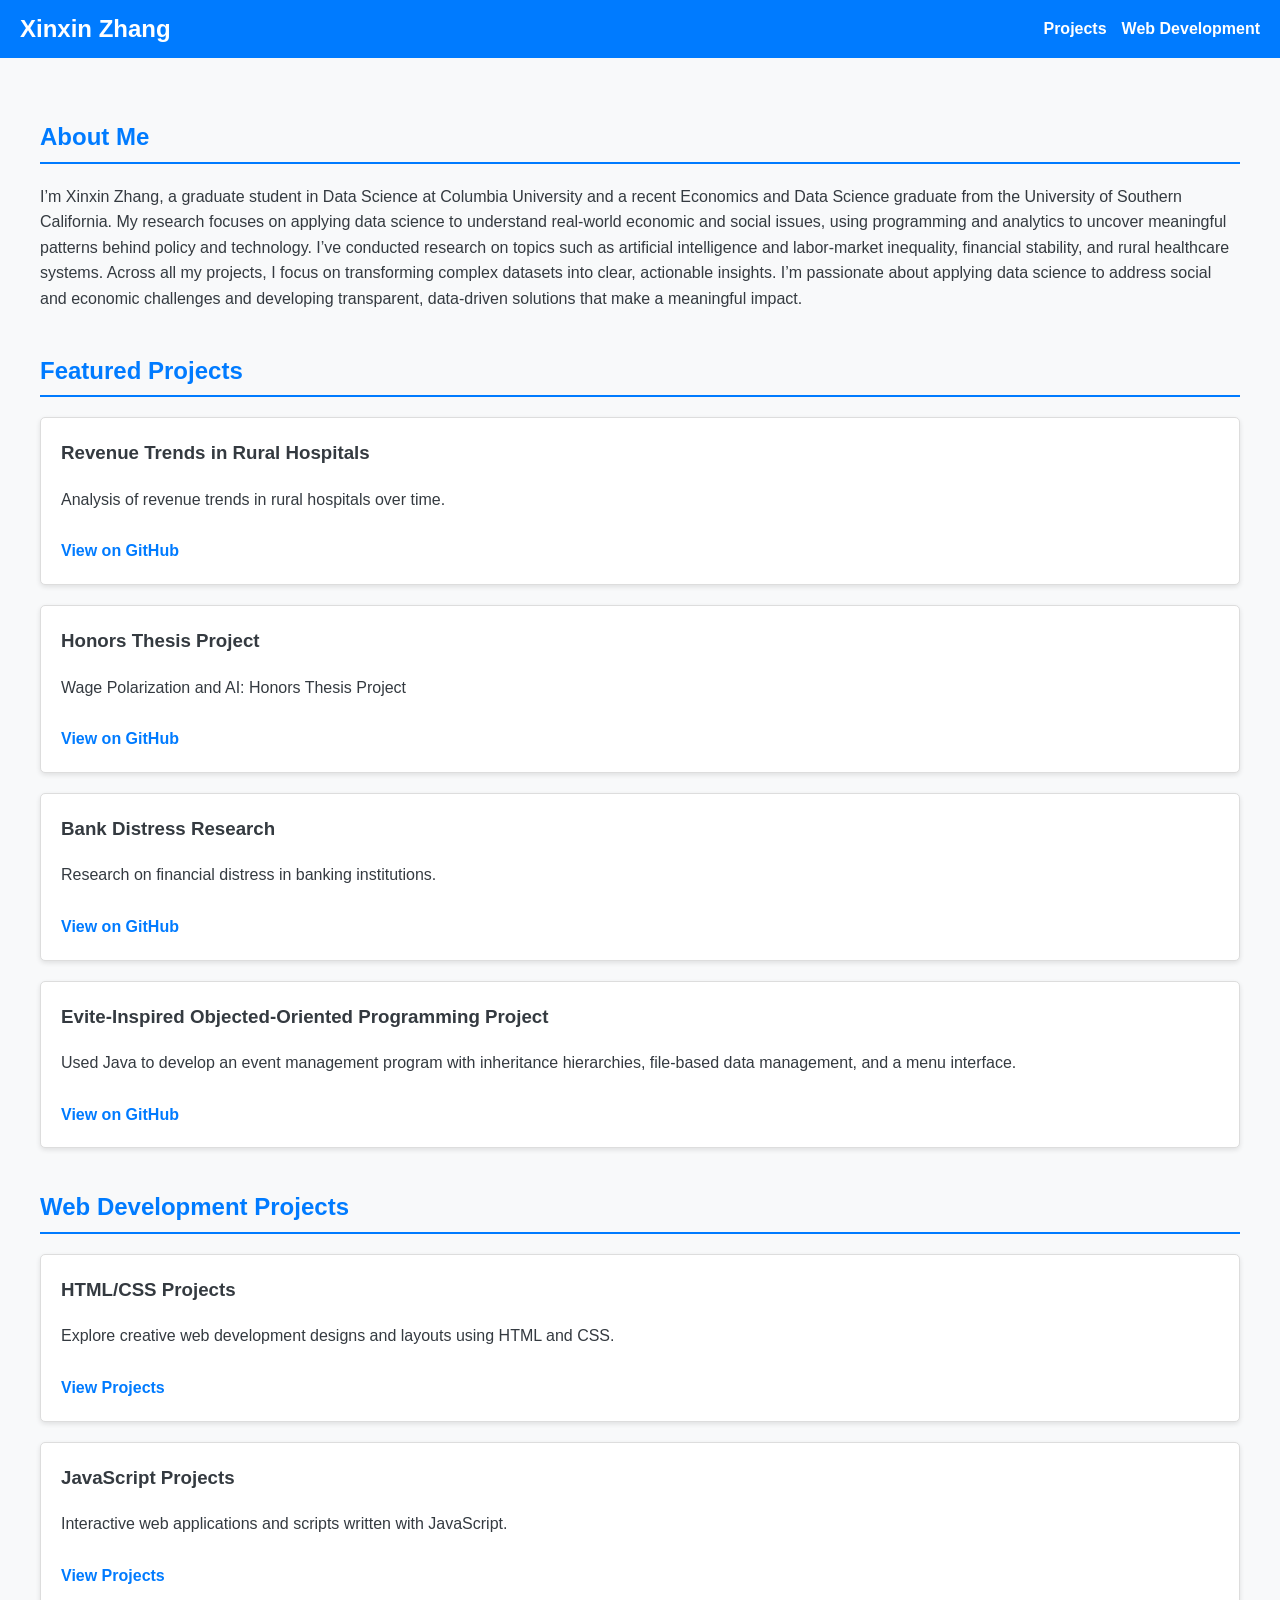
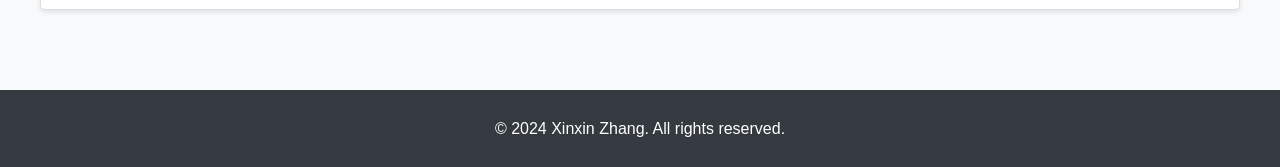
==== index.html @ a537e68b "Update index.html" ====
<!DOCTYPE html>
<html lang="en">
  <head>
    <meta charset="UTF-8" />
    <meta name="viewport" content="width=device-width, initial-scale=1.0" />
    <title>Xinxin Zhang - Digital Portfolio</title>
    <link rel="stylesheet" href="styles.css" />
  </head>
  <body>
    <header>
      <nav>
        <h1>Xinxin Zhang</h1>
        <ul>
          <li><a href="#projects">Projects</a></li>
          <li><a href="#web-dev">Web Development</a></li>
        </ul>
      </nav>
    </header>
    <main>
<div class="about-me">
  <h2>About Me</h2>
  <p>
    I’m Xinxin Zhang, a graduate student in Data Science at Columbia University
    and a recent Economics and Data Science graduate from the University of
    Southern California. My research focuses on applying data science to
    understand real-world economic and social issues, using programming and
    analytics to uncover meaningful patterns behind policy and technology. I’ve
    conducted research on topics such as artificial intelligence and
    labor-market inequality, financial stability, and rural healthcare systems.
    Across all my projects, I focus on transforming complex datasets into clear,
    actionable insights. I’m passionate about applying data science to address
    social and economic challenges and developing transparent, data-driven
    solutions that make a meaningful impact.
  </p>
</div>
      <section id="projects">
        <h2>Featured Projects</h2>
        <div class="card">
          <h3>Revenue Trends in Rural Hospitals</h3>
          <p>Analysis of revenue trends in rural hospitals over time.</p>
          <a
            href="https://github.com/Twyla123/Revenue-Trends-in-Rural-Hospitals/tree/main"
            target="_blank"
            >View on GitHub</a
          >
        </div>
        <div class="card">
          <h3>Honors Thesis Project</h3>
          <p>Wage Polarization and AI: Honors Thesis Project</p>
          <a
            href="https://github.com/Twyla123/Honors_Thesis_Project"
            target="_blank"
            >View on GitHub</a
          >
        </div>
        <div class="card">
          <h3>Bank Distress Research</h3>
          <p>Research on financial distress in banking institutions.</p>
          <a
            href="https://github.com/Twyla123/Bank-Distress-Research"
            target="_blank"
            >View on GitHub</a
          >
        </div>
        <div class="card">
          <h3>Evite-Inspired Objected-Oriented Programming Project</h3>
          <p>
            Used Java to develop an event management program with inheritance
            hierarchies, file-based data management, and a menu interface.
          </p>
          <a
            href="https://github.com/Twyla123/Final_Project_OOP"
            target="_blank"
            >View on GitHub</a
          >
        </div>
      </section>
      <section id="web-dev">
        <h2>Web Development Projects</h2>
        <div class="card">
          <h3>HTML/CSS Projects</h3>
          <p>
            Explore creative web development designs and layouts using HTML and
            CSS.
          </p>
          <a
            href="https://uscwebdev.github.io/itp104-submissions-Twyla123/"
            target="_blank"
            >View Projects</a
          >
        </div>
        <div class="card">
          <h3>JavaScript Projects</h3>
          <p>
            Interactive web applications and scripts written with JavaScript.
          </p>
          <a
            href="https://uscwebdev.github.io/itp301-submissions-Twyla123/"
            target="_blank"
            >View Projects</a
          >
        </div>
      </section>
    </main>
    <footer>
      <p>© 2024 Xinxin Zhang. All rights reserved.</p>
    </footer>
  </body>
</html>
---- styles.css ----
/* Global Styles */
body {
    font-family: 'Arial', sans-serif;
    margin: 0;
    padding: 0;
    line-height: 1.6;
    background-color: #f8f9fa;
    color: #343a40;
}

header {
    background-color: #007bff;
    color: white;
    padding: 10px 20px;
}

header nav {
    display: flex;
    justify-content: space-between;
    align-items: center;
}

header nav h1 {
    margin: 0;
}

header nav ul {
    list-style: none;
    margin: 0;
    padding: 0;
    display: flex;
    gap: 15px;
}

header nav ul li {
    display: inline;
}

header nav ul li a {
    color: white;
    text-decoration: none;
    font-weight: bold;
}

header nav ul li a:hover {
    text-decoration: underline;
}

main {
    padding: 20px;
    max-width: 1200px;
    margin: auto;
}

h2 {
    color: #007bff;
    margin-top: 40px;
    border-bottom: 2px solid #007bff;
    padding-bottom: 5px;
}

.card {
    background: white;
    border: 1px solid #ddd;
    border-radius: 5px;
    margin: 20px 0;
    padding: 20px;
    box-shadow: 0 2px 5px rgba(0, 0, 0, 0.1);
}

.card h3 {
    margin-top: 0;
}

.card a {
    display: inline-block;
    margin-top: 10px;
    text-decoration: none;
    color: #007bff;
    font-weight: bold;
}

.card a:hover {
    text-decoration: underline;
}

footer {
    background-color: #343a40;
    color: white;
    text-align: center;
    padding: 10px;
    margin-top: 40px;
}
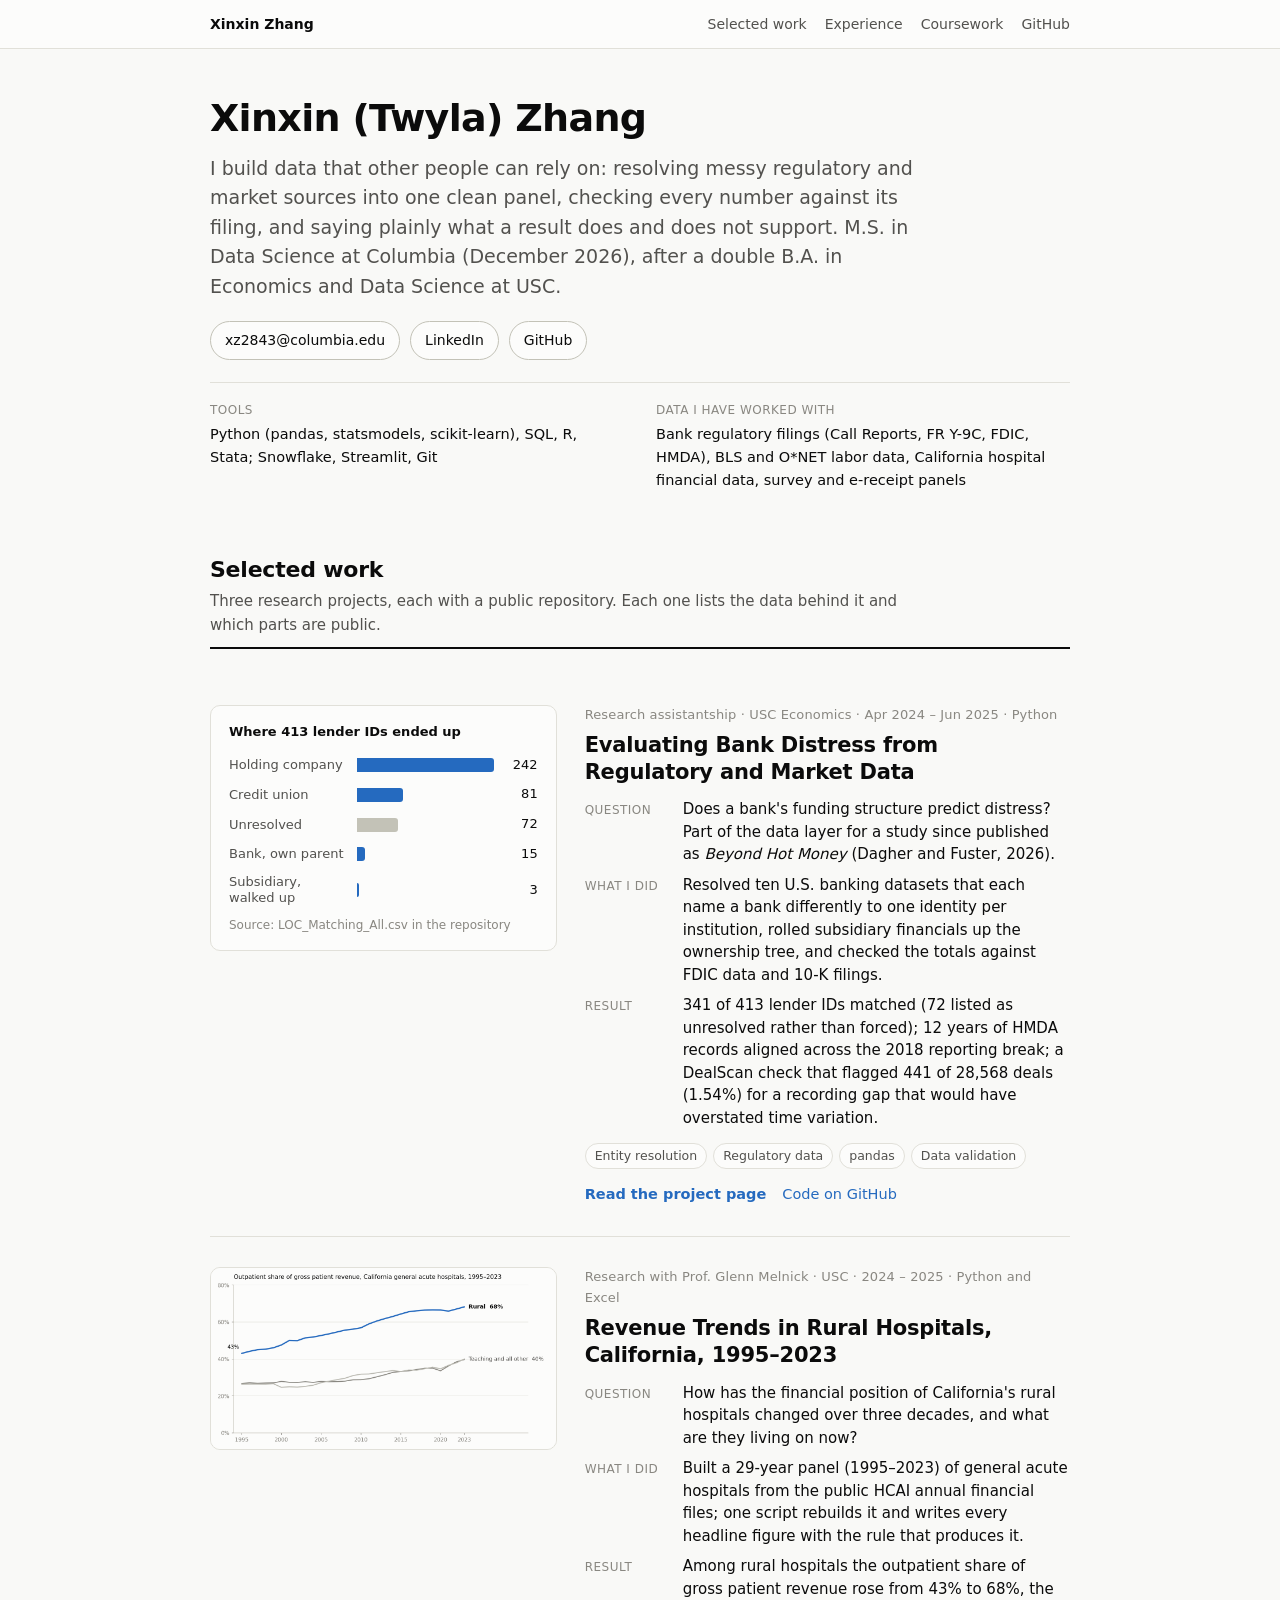
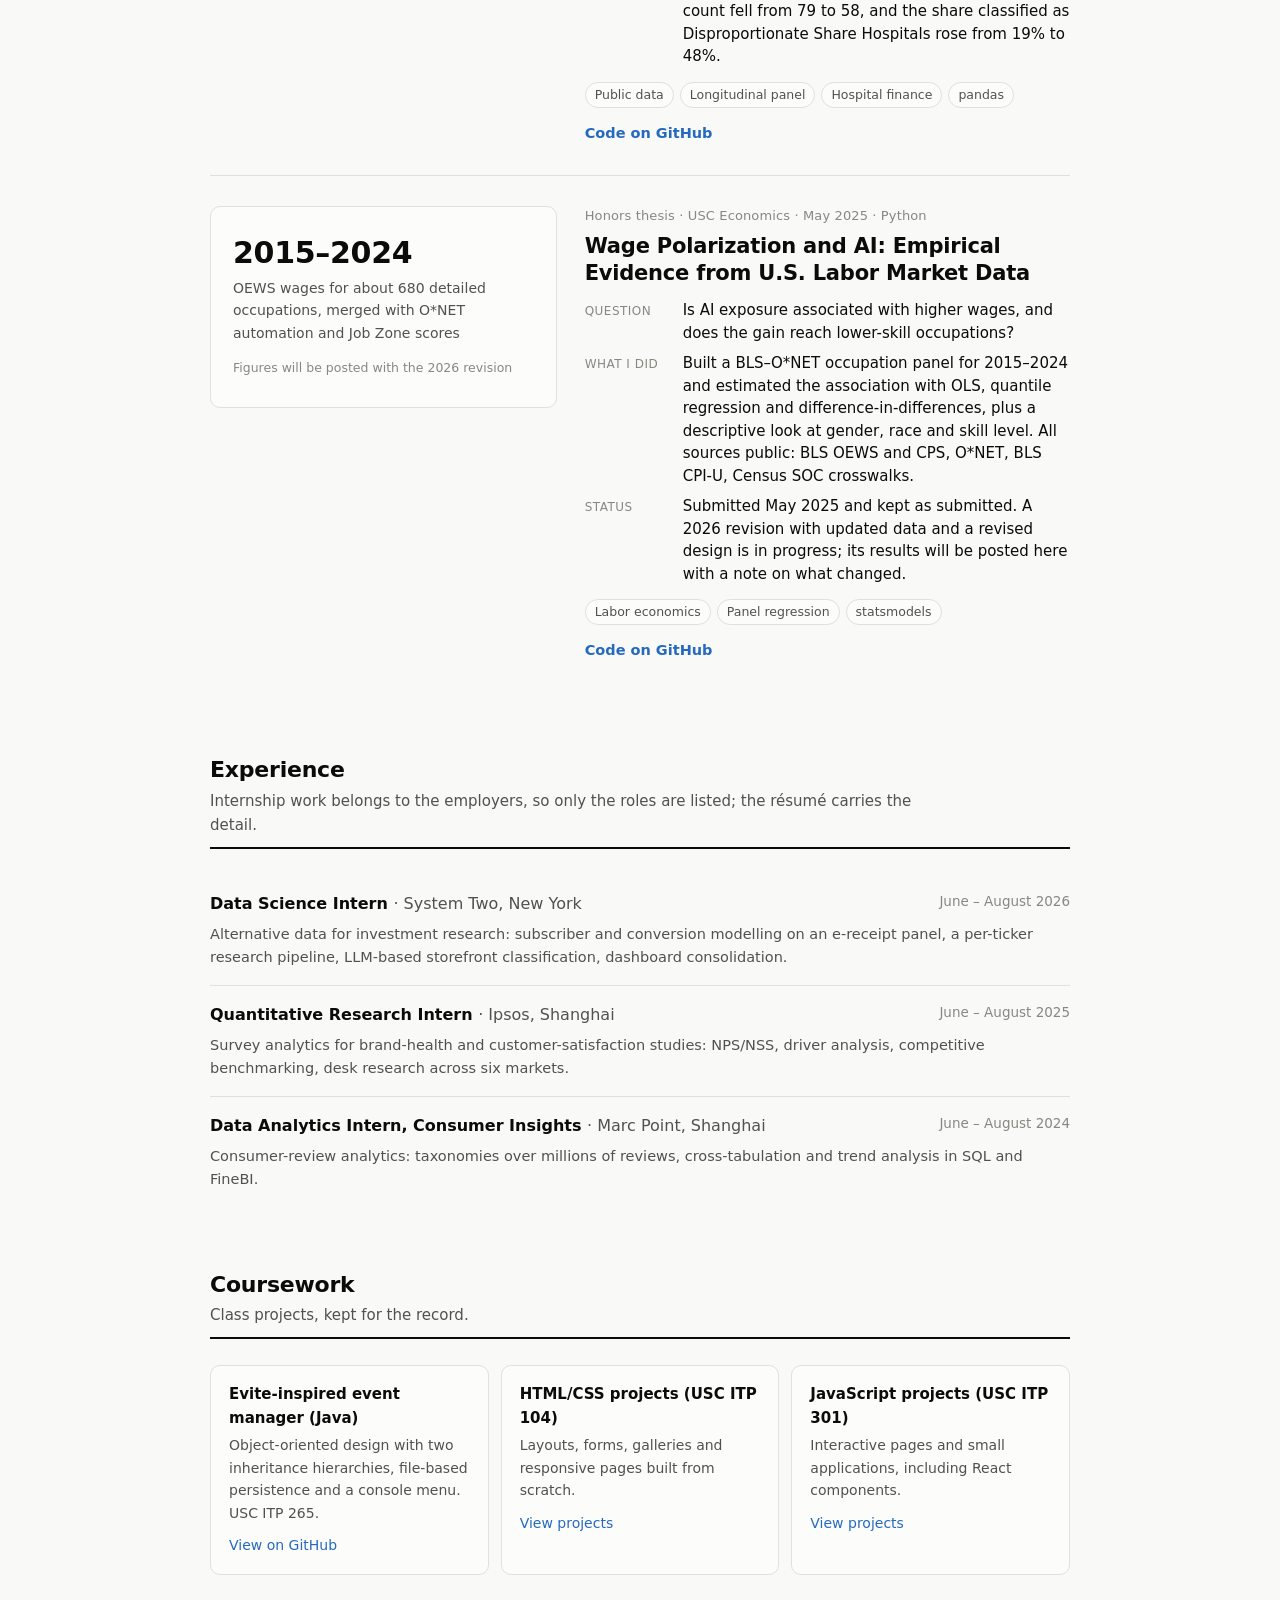
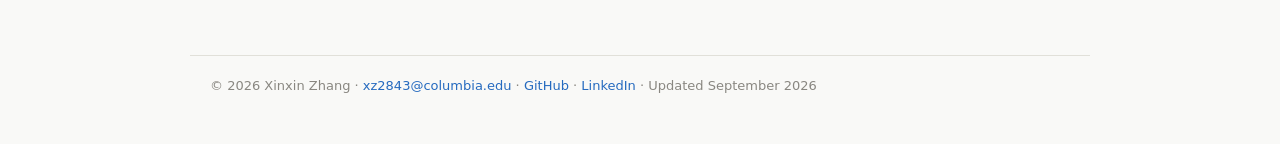
==== commit 2de37582: "Rewrite the homepage and add a project page for the bank distress work - homepage: identity and cont" ====
--- a/index.html
+++ b/index.html
@@ -3,107 +3,157 @@
   <head>
     <meta charset="UTF-8" />
     <meta name="viewport" content="width=device-width, initial-scale=1.0" />
-    <title>Xinxin Zhang - Digital Portfolio</title>
+    <title>Xinxin Zhang · Portfolio</title>
+    <meta name="description" content="Xinxin (Twyla) Zhang: M.S. Data Science, Columbia (Dec 2026); B.A. Economics and Data Science, USC. Research on bank distress, AI and wages, and rural hospital finance." />
     <link rel="stylesheet" href="styles.css" />
   </head>
   <body>
-    <header>
-      <nav>
-        <h1>Xinxin Zhang</h1>
-        <ul>
-          <li><a href="#projects">Projects</a></li>
-          <li><a href="#web-dev">Web Development</a></li>
+    <div class="top">
+      <div class="top-inner">
+        <a class="home" href="index.html">Xinxin Zhang</a>
+        <nav>
+          <a href="#work">Selected work</a>
+          <a href="#experience">Experience</a>
+          <a href="#coursework">Coursework</a>
+          <a href="https://github.com/Twyla123" target="_blank" rel="noopener">GitHub</a>
+        </nav>
+      </div>
+    </div>
+
+    <main>
+      <header class="intro">
+        <h1>Xinxin (Twyla) Zhang</h1>
+        <p class="lede">I build data that other people can rely on: resolving messy regulatory and market sources into one clean panel, checking every number against its filing, and saying plainly what a result does and does not support. M.S. in Data Science at Columbia (December 2026), after a double B.A. in Economics and Data Science at USC.</p>
+        <div class="links">
+          <a href="mailto:xz2843@columbia.edu">xz2843@columbia.edu</a>
+          <a href="https://linkedin.com/in/twyla-zhang" target="_blank" rel="noopener">LinkedIn</a>
+          <a href="https://github.com/Twyla123" target="_blank" rel="noopener">GitHub</a>
+        </div>
+        <dl class="facts">
+          <div><dt>Tools</dt><dd>Python (pandas, statsmodels, scikit-learn), SQL, R, Stata; Snowflake, Streamlit, Git</dd></div>
+          <div><dt>Data I have worked with</dt><dd>Bank regulatory filings (Call Reports, FR Y-9C, FDIC, HMDA), BLS and O*NET labor data, California hospital financial data, survey and e-receipt panels</dd></div>
+        </dl>
+      </header>
+
+      <section id="work">
+        <div class="sec-head">
+          <h2>Selected work</h2>
+          <p class="sub">Three research projects, each with a public repository. Each one lists the data behind it and which parts are public.</p>
+        </div>
+
+        <article class="project">
+          <div class="figure">
+            <div class="mini-bars" role="img" aria-label="Of 413 lender IDs: 242 matched at holding-company level, 15 at bank level, 3 at subsidiary level, 81 via the credit-union roster, 72 unresolved.">
+              <div class="mb-title">Where 413 lender IDs ended up</div>
+              <div class="mb-row"><span>Holding company</span><i style="width:100%"></i><b>242</b></div>
+              <div class="mb-row"><span>Credit union</span><i style="width:33.5%"></i><b>81</b></div>
+              <div class="mb-row"><span>Unresolved</span><i class="off" style="width:29.8%"></i><b>72</b></div>
+              <div class="mb-row"><span>Bank, own parent</span><i style="width:6.2%"></i><b>15</b></div>
+              <div class="mb-row"><span>Subsidiary, walked up</span><i style="width:1.2%"></i><b>3</b></div>
+              <div class="mb-note">Source: LOC_Matching_All.csv in the repository</div>
+            </div>
+          </div>
+          <div class="body">
+            <p class="kicker">Research assistantship · USC Economics · Apr 2024 – Jun 2025 · Python</p>
+            <h3>Evaluating Bank Distress from Regulatory and Market Data</h3>
+            <dl class="pa">
+              <div><dt>Question</dt><dd>Does a bank's funding structure predict distress? Part of the data layer for a study since published as <em>Beyond Hot Money</em> (Dagher and Fuster, 2026).</dd></div>
+              <div><dt>What I did</dt><dd>Resolved ten U.S. banking datasets that each name a bank differently to one identity per institution, rolled subsidiary financials up the ownership tree, and checked the totals against FDIC data and 10-K filings.</dd></div>
+              <div><dt>Result</dt><dd>341 of 413 lender IDs matched (72 listed as unresolved rather than forced); 12 years of HMDA records aligned across the 2018 reporting break; a DealScan check that flagged 441 of 28,568 deals (1.54%) for a recording gap that would have overstated time variation.</dd></div>
+            </dl>
+            <p class="tags"><span>Entity resolution</span><span>Regulatory data</span><span>pandas</span><span>Data validation</span></p>
+            <p class="actions"><a class="primary" href="projects/bank-distress.html">Read the project page</a><a href="https://github.com/Twyla123/Bank-Distress-Research" target="_blank" rel="noopener">Code on GitHub</a></p>
+          </div>
+        </article>
+
+        <article class="project">
+          <div class="figure">
+            <img src="assets/rural_outpatient_trend.png" alt="Line chart: outpatient share of gross patient revenue for California general acute hospitals, 1995 to 2023. Rural hospitals rise from 43% to 68%; teaching and all other hospitals rise from about 27% to 40%." loading="lazy" />
+          </div>
+          <div class="body">
+            <p class="kicker">Research with Prof. Glenn Melnick · USC · 2024 – 2025 · Python and Excel</p>
+            <h3>Revenue Trends in Rural Hospitals, California, 1995–2023</h3>
+            <dl class="pa">
+              <div><dt>Question</dt><dd>How has the financial position of California's rural hospitals changed over three decades, and what are they living on now?</dd></div>
+              <div><dt>What I did</dt><dd>Built a 29-year panel (1995–2023) of general acute hospitals from the public HCAI annual financial files; one script rebuilds it and writes every headline figure with the rule that produces it.</dd></div>
+              <div><dt>Result</dt><dd>Among rural hospitals the outpatient share of gross patient revenue rose from 43% to 68%, the count fell from 79 to 58, and the share classified as Disproportionate Share Hospitals rose from 19% to 48%.</dd></div>
+            </dl>
+            <p class="tags"><span>Public data</span><span>Longitudinal panel</span><span>Hospital finance</span><span>pandas</span></p>
+            <p class="actions"><a class="primary" href="https://github.com/Twyla123/Rural-Hospitals-Project" target="_blank" rel="noopener">Code on GitHub</a></p>
+          </div>
+        </article>
+
+        <article class="project">
+          <div class="figure">
+            <div class="placeholder">
+              <div class="ph-big">2015–2024</div>
+              <div class="ph-small">OEWS wages for about 680 detailed occupations, merged with O*NET automation and Job Zone scores</div>
+              <div class="ph-foot">Figures will be posted with the 2026 revision</div>
+            </div>
+          </div>
+          <div class="body">
+            <p class="kicker">Honors thesis · USC Economics · May 2025 · Python</p>
+            <h3>Wage Polarization and AI: Empirical Evidence from U.S. Labor Market Data</h3>
+            <dl class="pa">
+              <div><dt>Question</dt><dd>Is AI exposure associated with higher wages, and does the gain reach lower-skill occupations?</dd></div>
+              <div><dt>What I did</dt><dd>Built a BLS–O*NET occupation panel for 2015–2024 and estimated the association with OLS, quantile regression and difference-in-differences, plus a descriptive look at gender, race and skill level. All sources public: BLS OEWS and CPS, O*NET, BLS CPI-U, Census SOC crosswalks.</dd></div>
+              <div><dt>Status</dt><dd>Submitted May 2025 and kept as submitted. A 2026 revision with updated data and a revised design is in progress; its results will be posted here with a note on what changed.</dd></div>
+            </dl>
+            <p class="tags"><span>Labor economics</span><span>Panel regression</span><span>statsmodels</span></p>
+            <p class="actions"><a class="primary" href="https://github.com/Twyla123/Honors_Thesis_Project" target="_blank" rel="noopener">Code on GitHub</a></p>
+          </div>
+        </article>
+      </section>
+
+      <section id="experience">
+        <div class="sec-head">
+          <h2>Experience</h2>
+          <p class="sub">Internship work belongs to the employers, so only the roles are listed; the résumé carries the detail.</p>
+        </div>
+        <ul class="exp">
+          <li>
+            <span class="role">Data Science Intern <span class="org">· System Two, New York</span></span>
+            <span class="when">June – August 2026</span>
+            <span class="scope">Alternative data for investment research: subscriber and conversion modelling on an e-receipt panel, a per-ticker research pipeline, LLM-based storefront classification, dashboard consolidation.</span>
+          </li>
+          <li>
+            <span class="role">Quantitative Research Intern <span class="org">· Ipsos, Shanghai</span></span>
+            <span class="when">June – August 2025</span>
+            <span class="scope">Survey analytics for brand-health and customer-satisfaction studies: NPS/NSS, driver analysis, competitive benchmarking, desk research across six markets.</span>
+          </li>
+          <li>
+            <span class="role">Data Analytics Intern, Consumer Insights <span class="org">· Marc Point, Shanghai</span></span>
+            <span class="when">June – August 2024</span>
+            <span class="scope">Consumer-review analytics: taxonomies over millions of reviews, cross-tabulation and trend analysis in SQL and FineBI.</span>
+          </li>
         </ul>
-      </nav>
-    </header>
-    <main>
-<div class="about-me">
-  <h2>About Me</h2>
-  <p>
-    I’m Xinxin Zhang, a graduate student in Data Science at Columbia University
-    and a recent Economics and Data Science graduate from the University of
-    Southern California. My research focuses on applying data science to
-    understand real-world economic and social issues, using programming and
-    analytics to uncover meaningful patterns behind policy and technology. I’ve
-    conducted research on topics such as artificial intelligence and
-    labor-market inequality, financial stability, and rural healthcare systems.
-    Across all my projects, I focus on transforming complex datasets into clear,
-    actionable insights. I’m passionate about applying data science to address
-    social and economic challenges and developing transparent, data-driven
-    solutions that make a meaningful impact.
-  </p>
-</div>
-      <section id="projects">
-        <h2>Featured Projects</h2>
-        <div class="card">
-          <h3>Revenue Trends in Rural Hospitals</h3>
-          <p>Analysis of revenue trends in rural hospitals over time.</p>
-          <a
-            href="https://github.com/Twyla123/Revenue-Trends-in-Rural-Hospitals/tree/main"
-            target="_blank"
-            >View on GitHub</a
-          >
+      </section>
+
+      <section id="coursework">
+        <div class="sec-head">
+          <h2>Coursework</h2>
+          <p class="sub">Class projects, kept for the record.</p>
         </div>
-        <div class="card">
-          <h3>Honors Thesis Project</h3>
-          <p>Wage Polarization and AI: Honors Thesis Project</p>
-          <a
-            href="https://github.com/Twyla123/Honors_Thesis_Project"
-            target="_blank"
-            >View on GitHub</a
-          >
-        </div>
-        <div class="card">
-          <h3>Bank Distress Research</h3>
-          <p>Research on financial distress in banking institutions.</p>
-          <a
-            href="https://github.com/Twyla123/Bank-Distress-Research"
-            target="_blank"
-            >View on GitHub</a
-          >
-        </div>
-        <div class="card">
-          <h3>Evite-Inspired Objected-Oriented Programming Project</h3>
-          <p>
-            Used Java to develop an event management program with inheritance
-            hierarchies, file-based data management, and a menu interface.
-          </p>
-          <a
-            href="https://github.com/Twyla123/Final_Project_OOP"
-            target="_blank"
-            >View on GitHub</a
-          >
-        </div>
-      </section>
-      <section id="web-dev">
-        <h2>Web Development Projects</h2>
-        <div class="card">
-          <h3>HTML/CSS Projects</h3>
-          <p>
-            Explore creative web development designs and layouts using HTML and
-            CSS.
-          </p>
-          <a
-            href="https://uscwebdev.github.io/itp104-submissions-Twyla123/"
-            target="_blank"
-            >View Projects</a
-          >
-        </div>
-        <div class="card">
-          <h3>JavaScript Projects</h3>
-          <p>
-            Interactive web applications and scripts written with JavaScript.
-          </p>
-          <a
-            href="https://uscwebdev.github.io/itp301-submissions-Twyla123/"
-            target="_blank"
-            >View Projects</a
-          >
+        <div class="course">
+          <div class="item">
+            <h3>Evite-inspired event manager (Java)</h3>
+            <p>Object-oriented design with two inheritance hierarchies, file-based persistence and a console menu. USC ITP 265.</p>
+            <a href="https://github.com/Twyla123/Final_Project_OOP" target="_blank" rel="noopener">View on GitHub</a>
+          </div>
+          <div class="item">
+            <h3>HTML/CSS projects (USC ITP 104)</h3>
+            <p>Layouts, forms, galleries and responsive pages built from scratch.</p>
+            <a href="https://uscwebdev.github.io/itp104-submissions-Twyla123/" target="_blank" rel="noopener">View projects</a>
+          </div>
+          <div class="item">
+            <h3>JavaScript projects (USC ITP 301)</h3>
+            <p>Interactive pages and small applications, including React components.</p>
+            <a href="https://uscwebdev.github.io/itp301-submissions-Twyla123/" target="_blank" rel="noopener">View projects</a>
+          </div>
         </div>
       </section>
     </main>
-    <footer>
-      <p>© 2024 Xinxin Zhang. All rights reserved.</p>
-    </footer>
+
+    <footer>© 2026 Xinxin Zhang · <a href="mailto:xz2843@columbia.edu">xz2843@columbia.edu</a> · <a href="https://github.com/Twyla123" target="_blank" rel="noopener">GitHub</a> · <a href="https://linkedin.com/in/twyla-zhang" target="_blank" rel="noopener">LinkedIn</a> · Updated September 2026</footer>
   </body>
 </html>
--- a/styles.css
+++ b/styles.css
@@ -1,93 +1,114 @@
-/* Global Styles */
+/* Portfolio site, shared tokens (same palette as projects/*.html) */
+:root {
+  color-scheme: light;
+  --page: #f9f9f7;
+  --surface: #fcfcfb;
+  --ink: #0b0b0b;
+  --ink-2: #52514e;
+  --muted: #898781;
+  --hairline: #e1e0d9;
+  --baseline: #c3c2b7;
+  --accent: #256abf;
+  --accent-soft: #eef5fd;
+  --max: 900px;
+}
+* { box-sizing: border-box; }
+html { -webkit-text-size-adjust: 100%; scroll-behavior: smooth; }
 body {
-    font-family: 'Arial', sans-serif;
-    margin: 0;
-    padding: 0;
-    line-height: 1.6;
-    background-color: #f8f9fa;
-    color: #343a40;
+  margin: 0;
+  background: var(--page);
+  color: var(--ink);
+  font: 16px/1.6 system-ui, -apple-system, "Segoe UI", Roboto, "Helvetica Neue", Arial, sans-serif;
+  -webkit-font-smoothing: antialiased;
 }
+a { color: var(--accent); text-decoration: none; }
+a:hover { text-decoration: underline; }
+img { max-width: 100%; height: auto; display: block; }
 
-header {
-    background-color: #007bff;
-    color: white;
-    padding: 10px 20px;
+/* Top bar */
+.top { border-bottom: 1px solid var(--hairline); background: var(--surface); position: sticky; top: 0; z-index: 2; }
+.top-inner {
+  max-width: var(--max); margin: 0 auto; padding: 13px 20px;
+  display: flex; justify-content: space-between; align-items: center; gap: 16px; flex-wrap: wrap; font-size: 14px;
 }
+.top-inner .home { color: var(--ink); font-weight: 600; }
+.top-inner nav { display: flex; flex-wrap: wrap; gap: 4px 18px; }
+.top-inner nav a { color: var(--ink-2); }
 
-header nav {
-    display: flex;
-    justify-content: space-between;
-    align-items: center;
+main { max-width: var(--max); margin: 0 auto; padding: 48px 20px 80px; }
+
+/* Intro */
+.intro h1 { font-size: 38px; line-height: 1.12; letter-spacing: -.018em; margin: 0 0 14px; font-weight: 700; }
+.intro .lede { font-size: 19px; line-height: 1.55; color: var(--ink-2); margin: 0 0 20px; max-width: 720px; }
+.links { display: flex; flex-wrap: wrap; gap: 10px; margin: 0 0 22px; }
+.links a { display: inline-block; padding: 7px 14px; border: 1px solid var(--baseline); border-radius: 999px; font-size: 14px; color: var(--ink); background: var(--surface); }
+.links a:hover { border-color: var(--accent); color: var(--accent); text-decoration: none; }
+.intro .facts { display: grid; grid-template-columns: repeat(auto-fit, minmax(260px, 1fr)); gap: 12px 32px; padding: 18px 0 0; border-top: 1px solid var(--hairline); font-size: 14.5px; margin: 0; }
+.intro .facts dt { color: var(--muted); font-size: 12px; letter-spacing: .04em; text-transform: uppercase; margin-bottom: 3px; }
+.intro .facts dd { margin: 0; color: var(--ink); }
+
+/* Sections */
+section { margin-top: 64px; }
+.sec-head { border-bottom: 2px solid var(--ink); padding-bottom: 10px; margin-bottom: 26px; }
+h2 { font-size: 22px; line-height: 1.3; letter-spacing: -.01em; margin: 0 0 4px; font-weight: 700; }
+.sub { color: var(--ink-2); font-size: 15px; margin: 0; max-width: 720px; }
+
+/* Project entries: figure left, text right */
+.project { display: grid; grid-template-columns: minmax(0, 5fr) minmax(0, 7fr); gap: 28px; padding: 30px 0; border-bottom: 1px solid var(--hairline); align-items: start; }
+.project:last-child { border-bottom: none; }
+.project .figure { background: var(--surface); border: 1px solid var(--hairline); border-radius: 10px; overflow: hidden; }
+.project .figure img { width: 100%; }
+.project .kicker { font-size: 13px; color: var(--muted); margin: 0 0 6px; letter-spacing: .01em; }
+.project h3 { font-size: 21px; line-height: 1.3; letter-spacing: -.01em; margin: 0 0 12px; }
+.project p { margin: 0 0 12px; }
+.project .body > p:not(.kicker):not(.tags):not(.actions) { font-size: 15.5px; color: var(--ink); }
+.pa { margin: 0 0 14px; display: grid; grid-template-columns: 84px 1fr; gap: 8px 14px; font-size: 15px; }
+.pa div { display: contents; }
+.pa dt { color: var(--muted); font-size: 12px; letter-spacing: .04em; text-transform: uppercase; padding-top: 3px; }
+.pa dd { margin: 0; color: var(--ink); line-height: 1.5; }
+.tags { display: flex; flex-wrap: wrap; gap: 6px; margin: 0 0 14px !important; }
+.tags span { font-size: 12.5px; padding: 2px 9px; border-radius: 999px; border: 1px solid var(--hairline); color: var(--ink-2); background: var(--surface); }
+.actions { display: flex; flex-wrap: wrap; gap: 16px; font-size: 14.5px; margin: 0 !important; }
+.actions a.primary { font-weight: 600; }
+
+/* Mini bar chart (Bank Distress card) */
+.mini-bars { padding: 16px 18px 14px; font-size: 13px; }
+.mb-title { font-weight: 600; margin-bottom: 12px; color: var(--ink); }
+.mb-row { display: grid; grid-template-columns: 118px 1fr 34px; align-items: center; gap: 10px; margin-bottom: 9px; }
+.mb-row span { color: var(--ink-2); line-height: 1.25; }
+.mb-row i { display: block; height: 14px; background: var(--accent); border-radius: 0 3px 3px 0; }
+.mb-row i.off { background: var(--baseline); }
+.mb-row b { font-weight: 500; text-align: right; font-variant-numeric: tabular-nums; }
+.mb-note { font-size: 12px; color: var(--muted); margin-top: 10px; }
+
+/* Placeholder figure (thesis, until v2) */
+.placeholder { padding: 26px 22px; min-height: 200px; display: flex; flex-direction: column; justify-content: center; gap: 8px; }
+.ph-big { font-size: 30px; font-weight: 600; letter-spacing: -.01em; line-height: 1.1; }
+.ph-small { font-size: 14px; color: var(--ink-2); }
+.ph-foot { font-size: 12.5px; color: var(--muted); margin-top: 6px; }
+
+/* Experience list */
+.exp { list-style: none; padding: 0; margin: 0; }
+.exp li { display: grid; grid-template-columns: 1fr auto; gap: 6px 18px; padding: 16px 0; border-bottom: 1px solid var(--hairline); }
+.exp li:last-child { border-bottom: none; }
+.exp .role { font-weight: 600; }
+.exp .org { color: var(--ink-2); font-weight: 400; }
+.exp .when { color: var(--muted); font-size: 13.5px; white-space: nowrap; }
+.exp .scope { grid-column: 1 / -1; font-size: 14.5px; color: var(--ink-2); }
+
+/* Coursework */
+.course { display: grid; grid-template-columns: repeat(auto-fit, minmax(240px, 1fr)); gap: 12px; }
+.course .item { background: var(--surface); border: 1px solid var(--hairline); border-radius: 10px; padding: 16px 18px; }
+.course .item h3 { font-size: 15px; margin: 0 0 4px; }
+.course .item p { font-size: 14px; color: var(--ink-2); margin: 0 0 8px; }
+.course .item a { font-size: 14px; }
+
+footer { max-width: var(--max); margin: 0 auto; padding: 20px 20px 48px; font-size: 13px; color: var(--muted); border-top: 1px solid var(--hairline); }
+
+@media (max-width: 720px) {
+  .intro h1 { font-size: 30px; }
+  .intro .lede { font-size: 17px; }
+  .project { grid-template-columns: 1fr; gap: 16px; padding: 24px 0; }
+  .exp li { grid-template-columns: 1fr; }
+  .exp .when { white-space: normal; }
 }
-
-header nav h1 {
-    margin: 0;
-}
-
-header nav ul {
-    list-style: none;
-    margin: 0;
-    padding: 0;
-    display: flex;
-    gap: 15px;
-}
-
-header nav ul li {
-    display: inline;
-}
-
-header nav ul li a {
-    color: white;
-    text-decoration: none;
-    font-weight: bold;
-}
-
-header nav ul li a:hover {
-    text-decoration: underline;
-}
-
-main {
-    padding: 20px;
-    max-width: 1200px;
-    margin: auto;
-}
-
-h2 {
-    color: #007bff;
-    margin-top: 40px;
-    border-bottom: 2px solid #007bff;
-    padding-bottom: 5px;
-}
-
-.card {
-    background: white;
-    border: 1px solid #ddd;
-    border-radius: 5px;
-    margin: 20px 0;
-    padding: 20px;
-    box-shadow: 0 2px 5px rgba(0, 0, 0, 0.1);
-}
-
-.card h3 {
-    margin-top: 0;
-}
-
-.card a {
-    display: inline-block;
-    margin-top: 10px;
-    text-decoration: none;
-    color: #007bff;
-    font-weight: bold;
-}
-
-.card a:hover {
-    text-decoration: underline;
-}
-
-footer {
-    background-color: #343a40;
-    color: white;
-    text-align: center;
-    padding: 10px;
-    margin-top: 40px;
-}
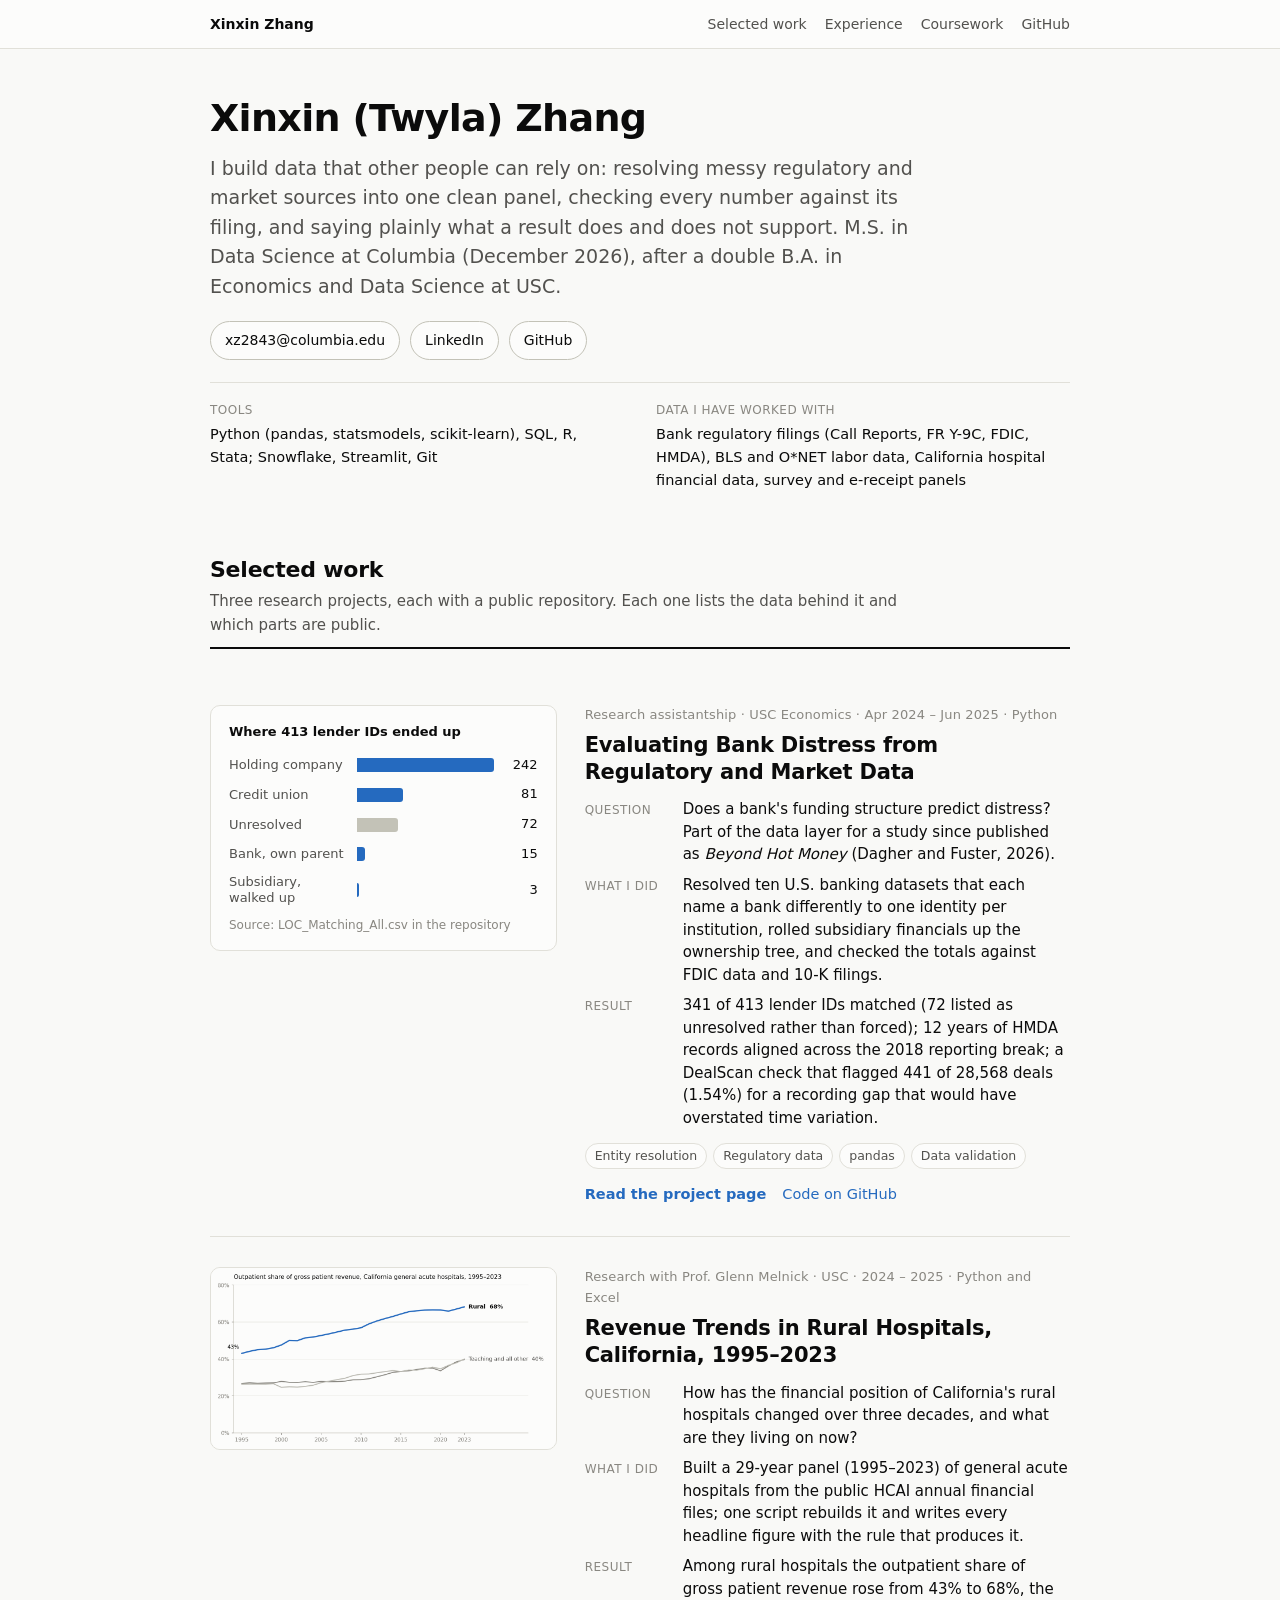
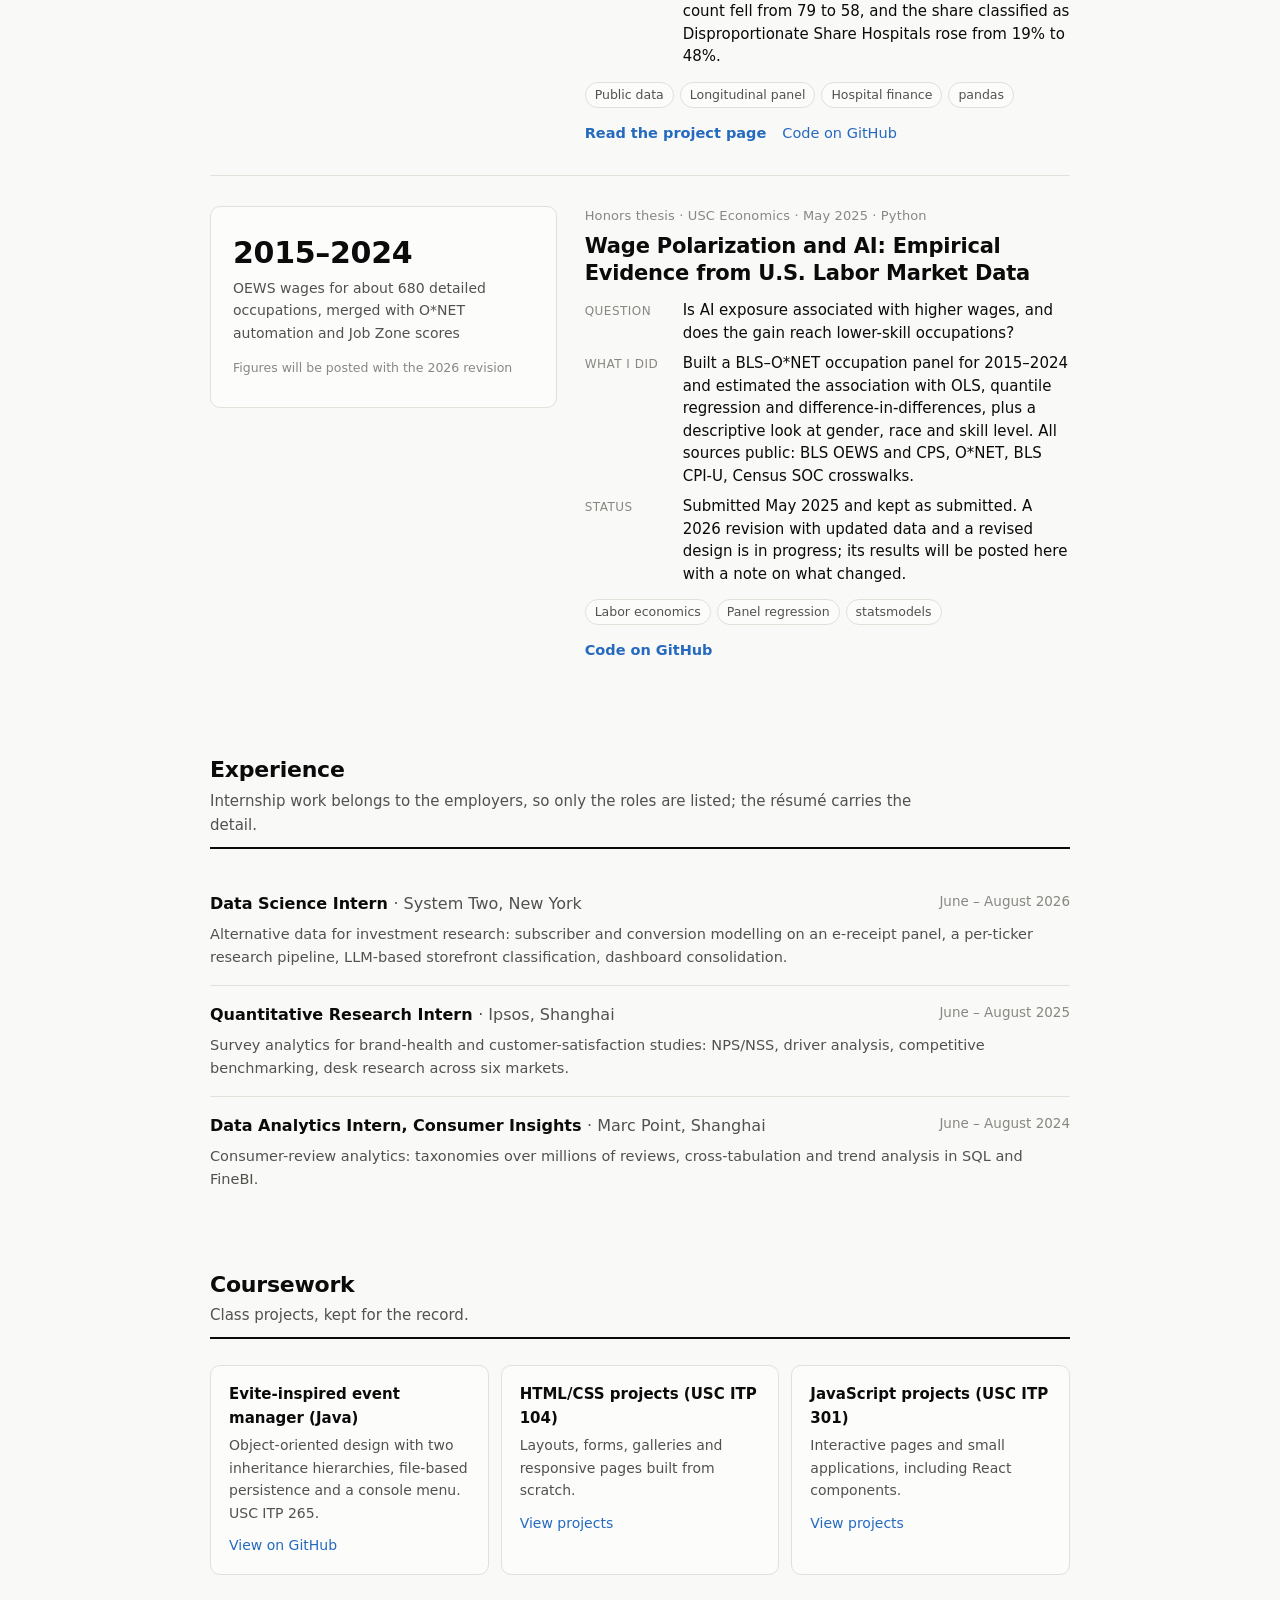
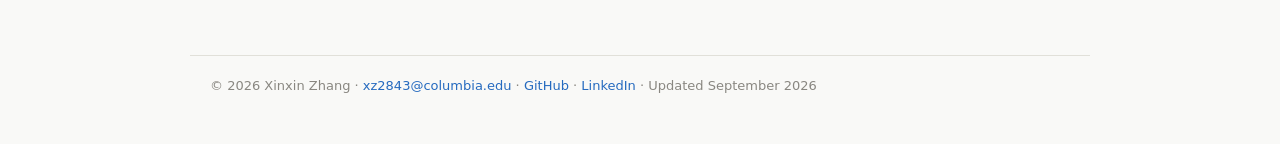
==== commit a854f4b3: "Add a project page for the rural hospital work Two charts generated from the pipeline output, the 20" ====
--- a/index.html
+++ b/index.html
@@ -79,7 +79,7 @@
               <div><dt>Result</dt><dd>Among rural hospitals the outpatient share of gross patient revenue rose from 43% to 68%, the count fell from 79 to 58, and the share classified as Disproportionate Share Hospitals rose from 19% to 48%.</dd></div>
             </dl>
             <p class="tags"><span>Public data</span><span>Longitudinal panel</span><span>Hospital finance</span><span>pandas</span></p>
-            <p class="actions"><a class="primary" href="https://github.com/Twyla123/Rural-Hospitals-Project" target="_blank" rel="noopener">Code on GitHub</a></p>
+            <p class="actions"><a class="primary" href="projects/rural-hospitals.html">Read the project page</a><a href="https://github.com/Twyla123/Rural-Hospitals-Project" target="_blank" rel="noopener">Code on GitHub</a></p>
           </div>
         </article>
 
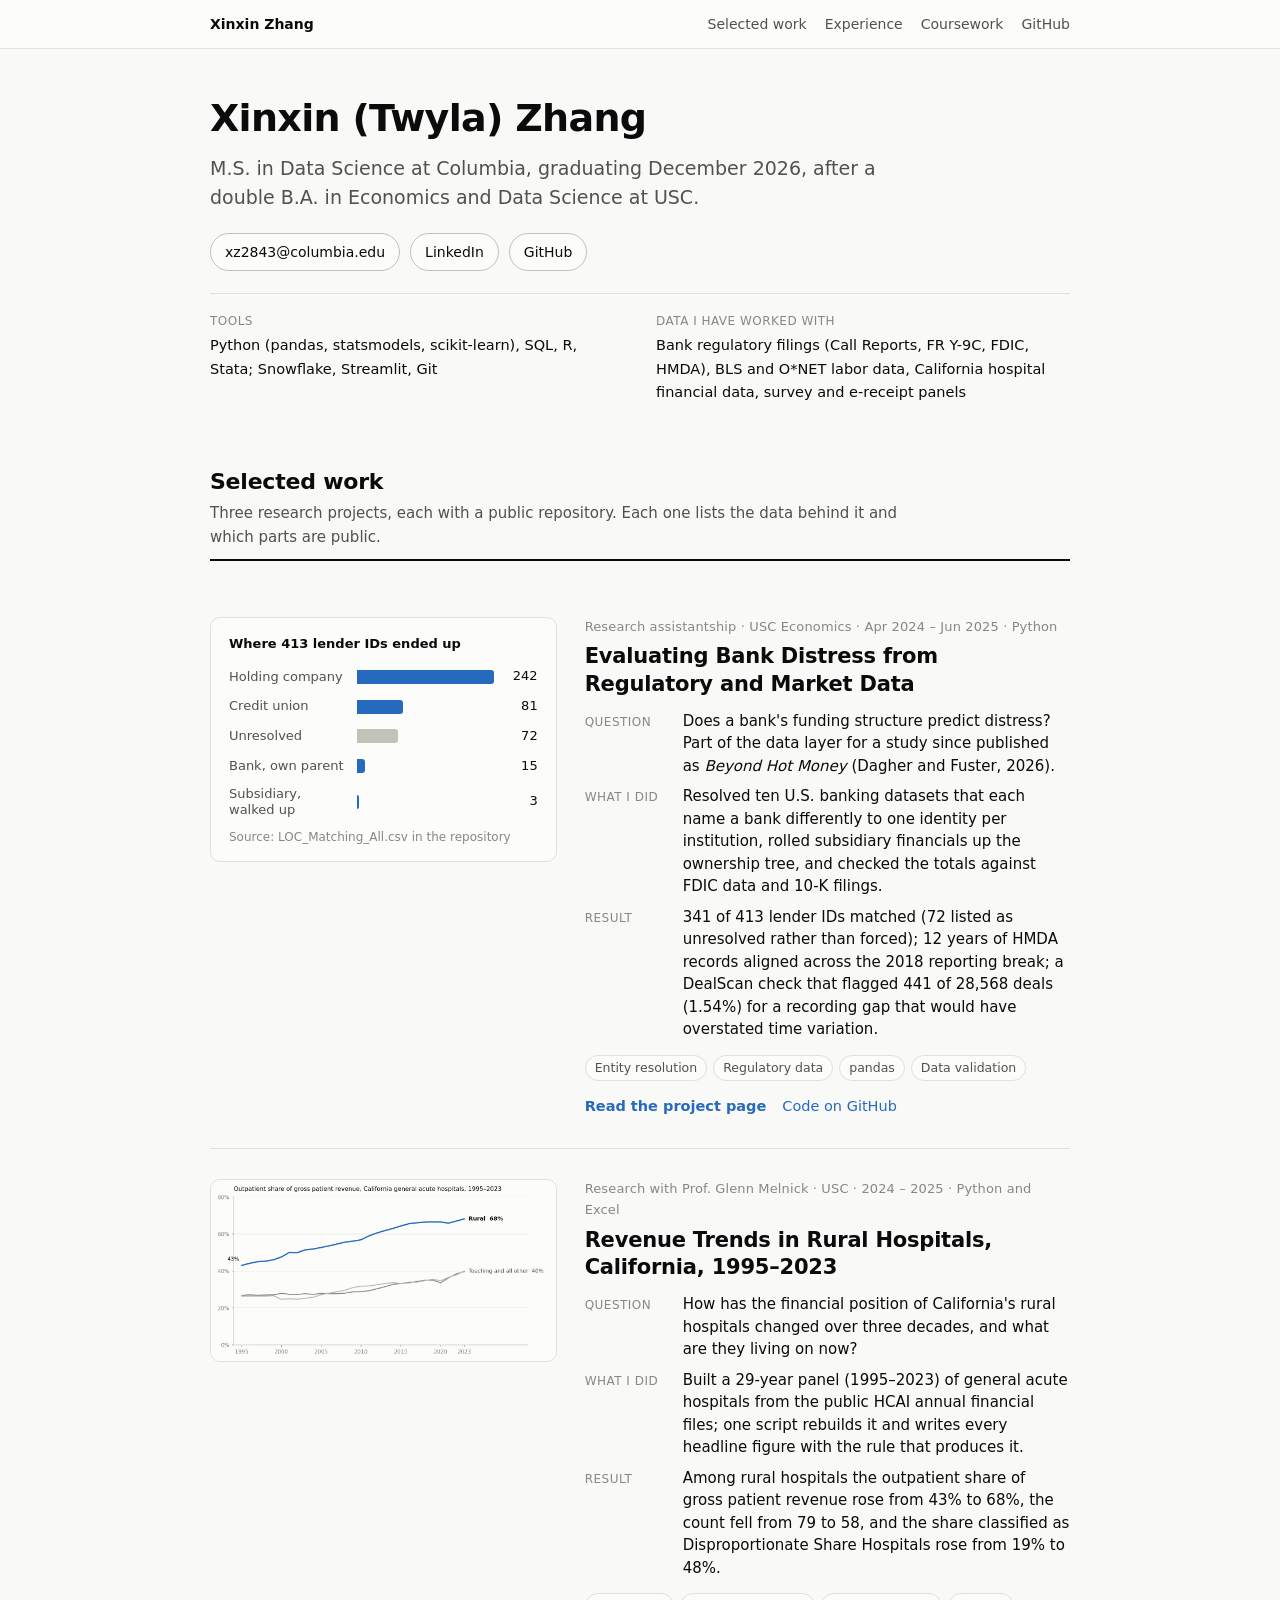
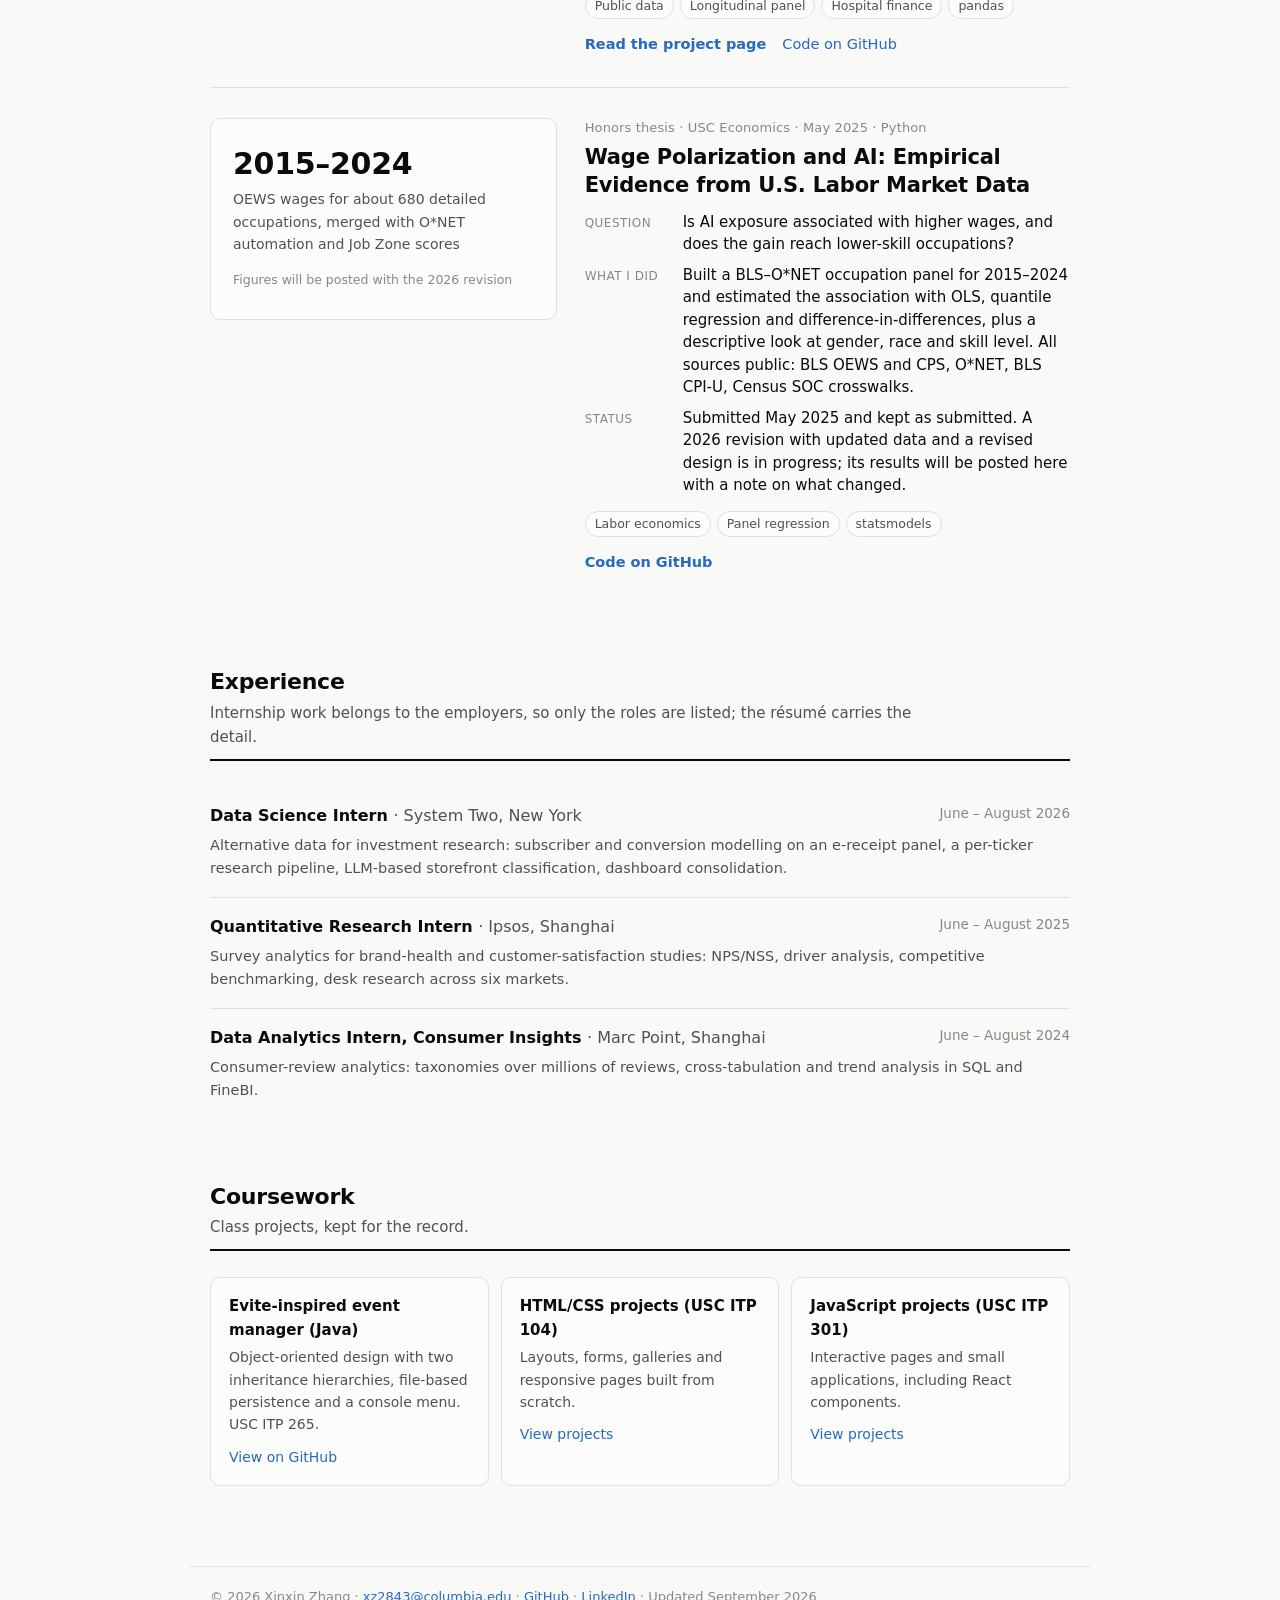
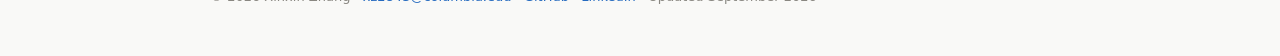
==== commit 5a76ec78: "Drop the self-description from the homepage intro Leaves the degree line; the work itself is on the " ====
--- a/index.html
+++ b/index.html
@@ -23,7 +23,7 @@
     <main>
       <header class="intro">
         <h1>Xinxin (Twyla) Zhang</h1>
-        <p class="lede">I build data that other people can rely on: resolving messy regulatory and market sources into one clean panel, checking every number against its filing, and saying plainly what a result does and does not support. M.S. in Data Science at Columbia (December 2026), after a double B.A. in Economics and Data Science at USC.</p>
+        <p class="lede">M.S. in Data Science at Columbia, graduating December 2026, after a double B.A. in Economics and Data Science at USC.</p>
         <div class="links">
           <a href="mailto:xz2843@columbia.edu">xz2843@columbia.edu</a>
           <a href="https://linkedin.com/in/twyla-zhang" target="_blank" rel="noopener">LinkedIn</a>
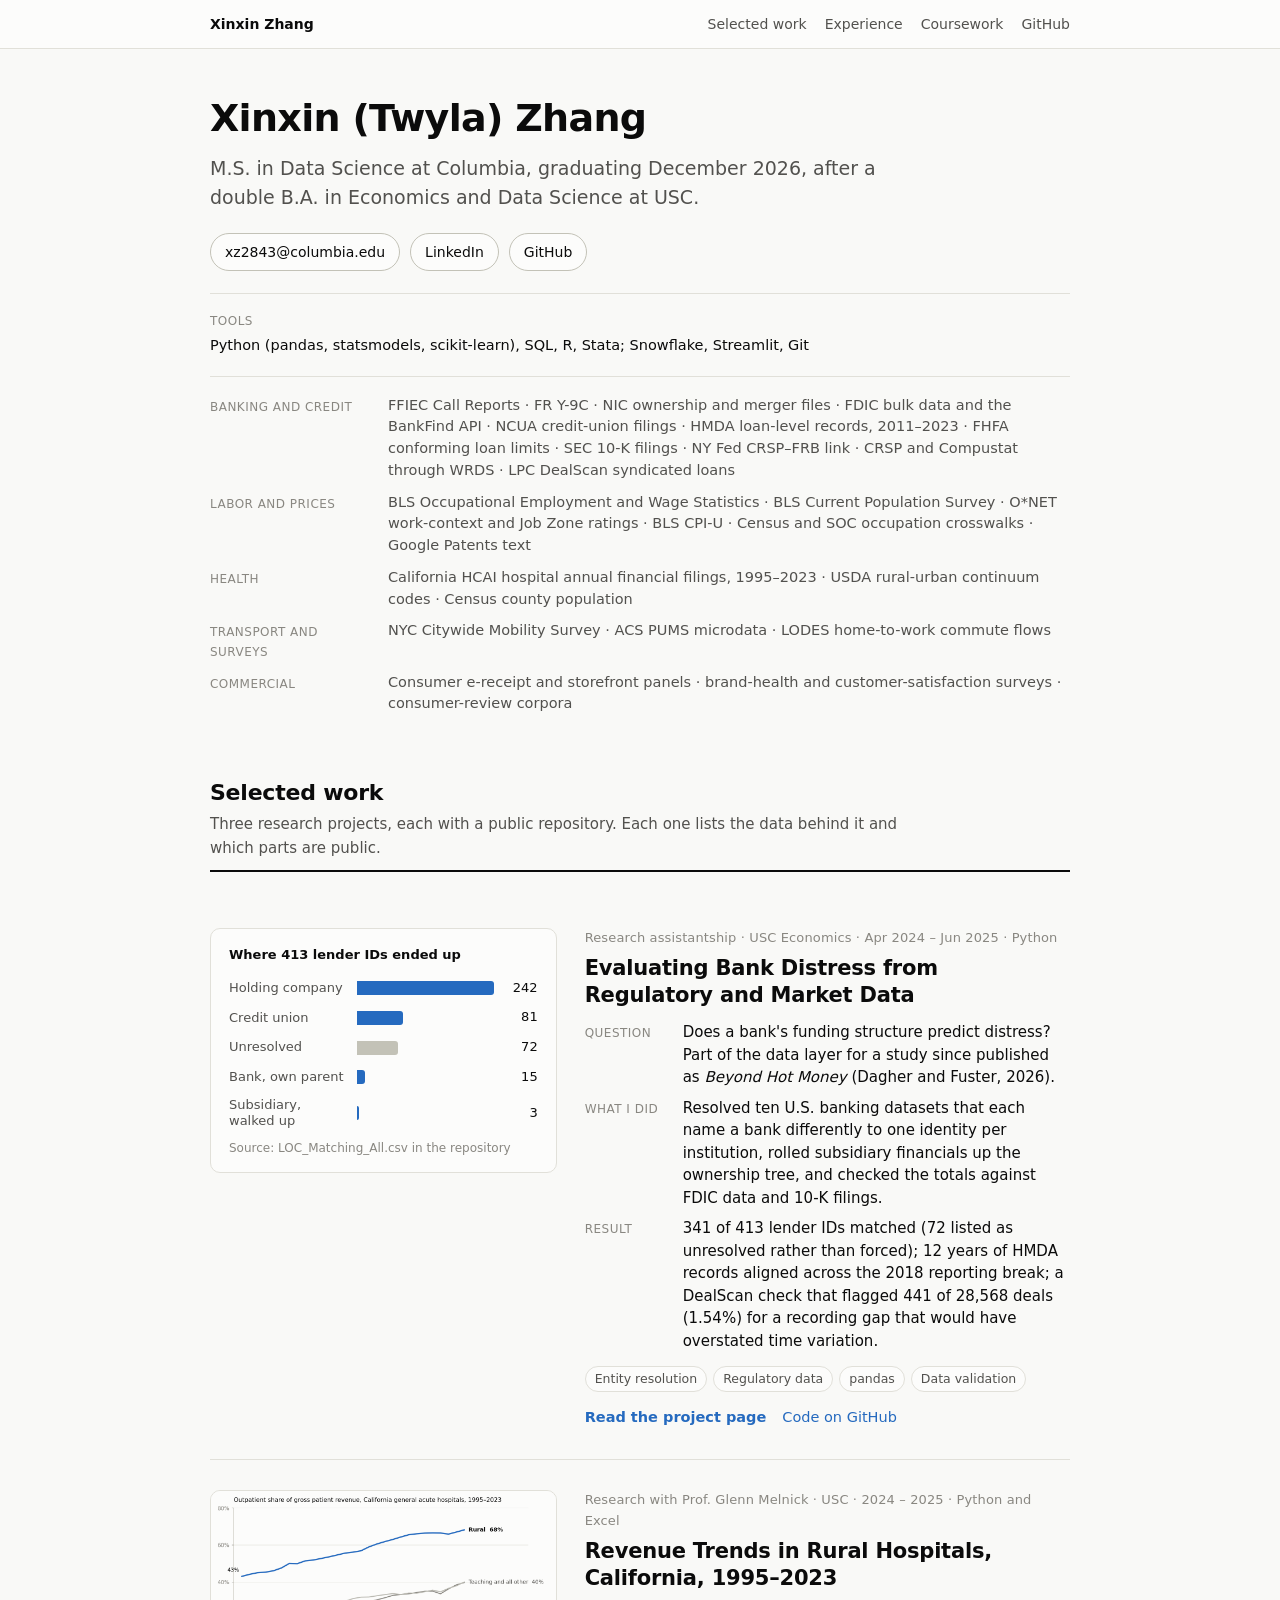
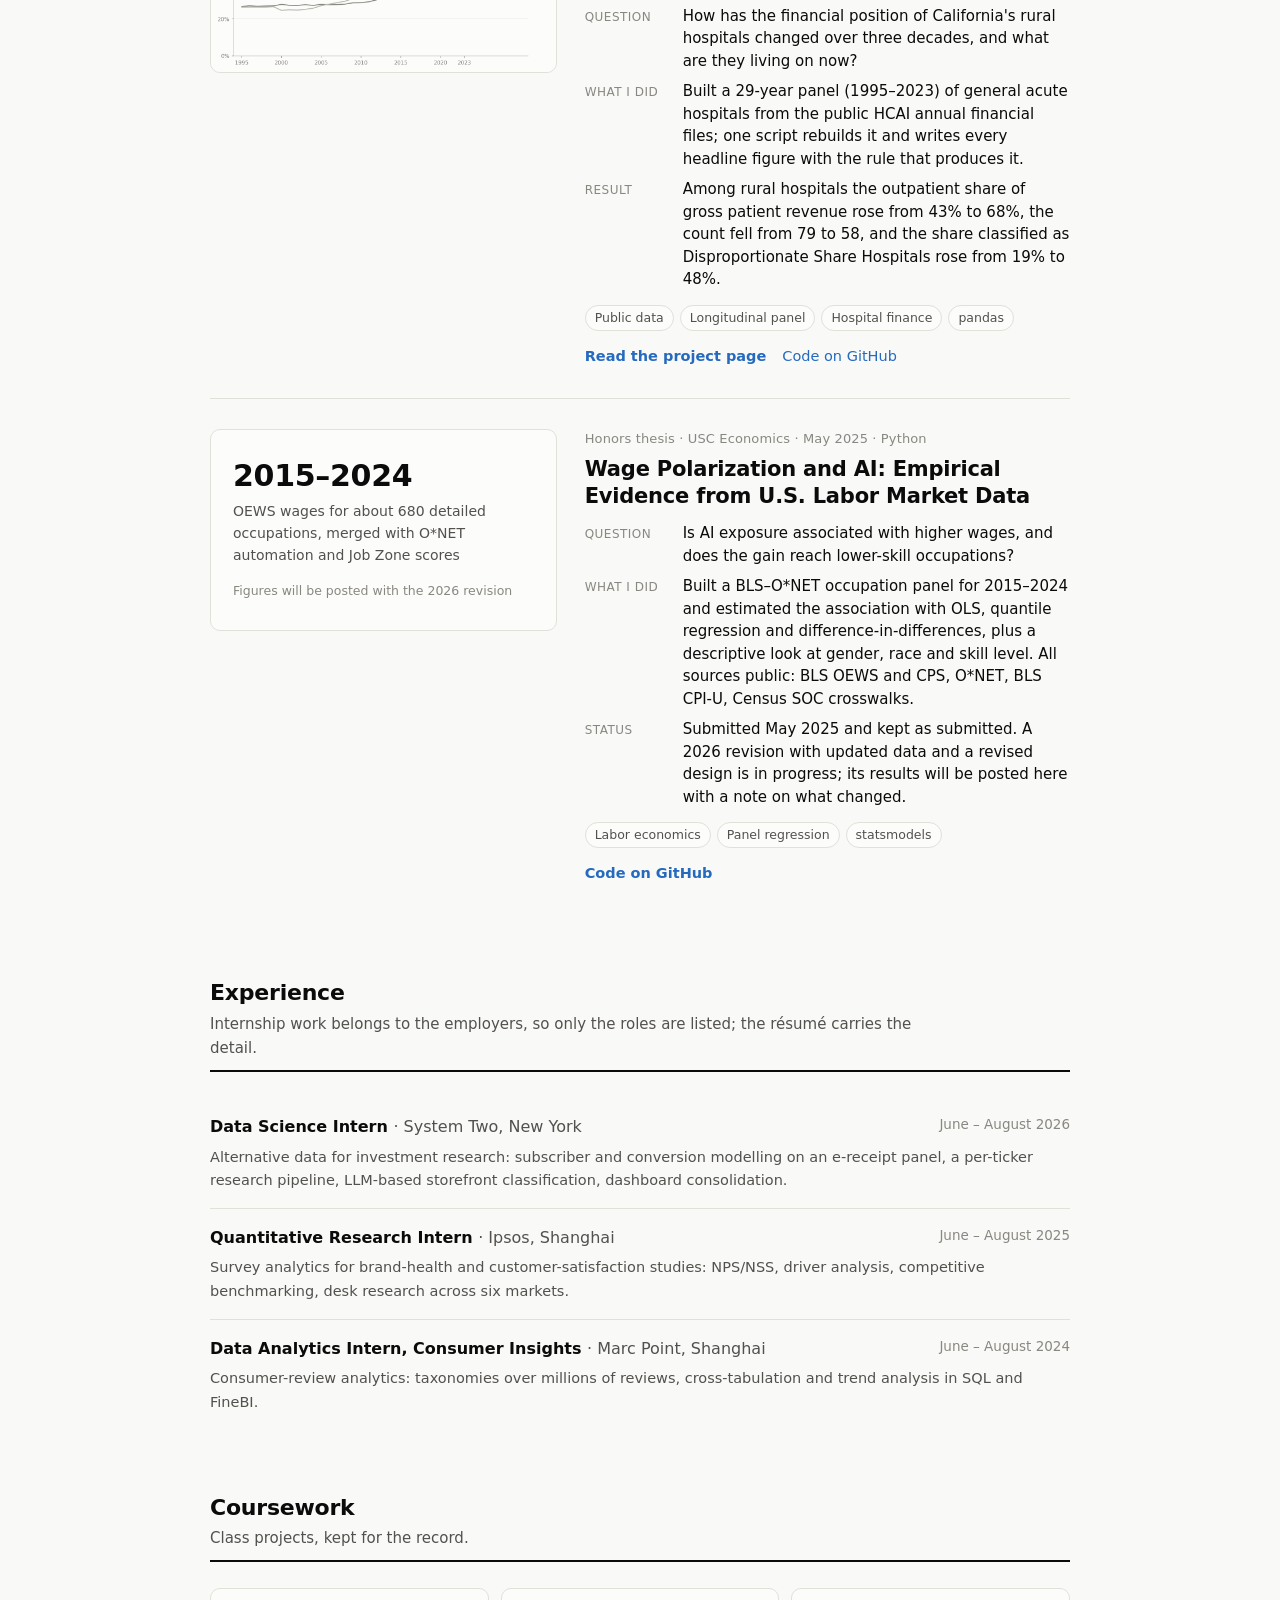
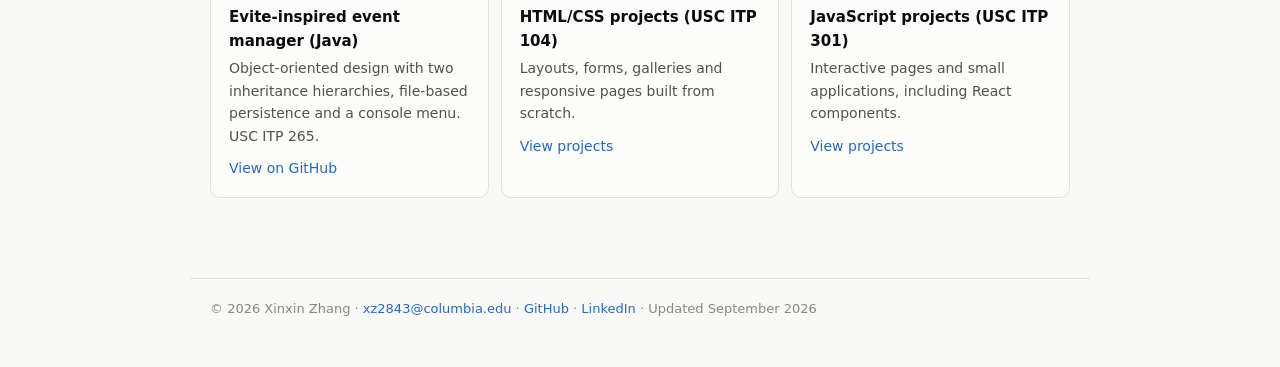
==== commit bc052ffa: "List the data sources in full, grouped by domain Banking and credit, labor and prices, health, trans" ====
--- a/index.html
+++ b/index.html
@@ -31,7 +31,14 @@
         </div>
         <dl class="facts">
           <div><dt>Tools</dt><dd>Python (pandas, statsmodels, scikit-learn), SQL, R, Stata; Snowflake, Streamlit, Git</dd></div>
-          <div><dt>Data I have worked with</dt><dd>Bank regulatory filings (Call Reports, FR Y-9C, FDIC, HMDA), BLS and O*NET labor data, California hospital financial data, survey and e-receipt panels</dd></div>
+        </dl>
+
+        <dl class="pa data-block">
+          <div><dt>Banking and credit</dt><dd>FFIEC Call Reports · FR Y-9C · NIC ownership and merger files · FDIC bulk data and the BankFind API · NCUA credit-union filings · HMDA loan-level records, 2011–2023 · FHFA conforming loan limits · SEC 10-K filings · NY Fed CRSP–FRB link · CRSP and Compustat through WRDS · LPC DealScan syndicated loans</dd></div>
+          <div><dt>Labor and prices</dt><dd>BLS Occupational Employment and Wage Statistics · BLS Current Population Survey · O*NET work-context and Job Zone ratings · BLS CPI-U · Census and SOC occupation crosswalks · Google Patents text</dd></div>
+          <div><dt>Health</dt><dd>California HCAI hospital annual financial filings, 1995–2023 · USDA rural-urban continuum codes · Census county population</dd></div>
+          <div><dt>Transport and surveys</dt><dd>NYC Citywide Mobility Survey · ACS PUMS microdata · LODES home-to-work commute flows</dd></div>
+          <div><dt>Commercial</dt><dd>Consumer e-receipt and storefront panels · brand-health and customer-satisfaction surveys · consumer-review corpora</dd></div>
         </dl>
       </header>
 
--- a/styles.css
+++ b/styles.css
@@ -66,6 +66,9 @@
 .pa div { display: contents; }
 .pa dt { color: var(--muted); font-size: 12px; letter-spacing: .04em; text-transform: uppercase; padding-top: 3px; }
 .pa dd { margin: 0; color: var(--ink); line-height: 1.5; }
+.data-block { grid-template-columns: 160px 1fr; gap: 10px 18px; margin: 18px 0 0; padding-top: 18px; border-top: 1px solid var(--hairline); font-size: 14.5px; }
+.data-block dd { color: var(--ink-2); }
+@media (max-width: 720px) { .data-block { grid-template-columns: 1fr; gap: 2px 0; } .data-block dt { margin-top: 10px; } }
 .tags { display: flex; flex-wrap: wrap; gap: 6px; margin: 0 0 14px !important; }
 .tags span { font-size: 12.5px; padding: 2px 9px; border-radius: 999px; border: 1px solid var(--hairline); color: var(--ink-2); background: var(--surface); }
 .actions { display: flex; flex-wrap: wrap; gap: 16px; font-size: 14.5px; margin: 0 !important; }
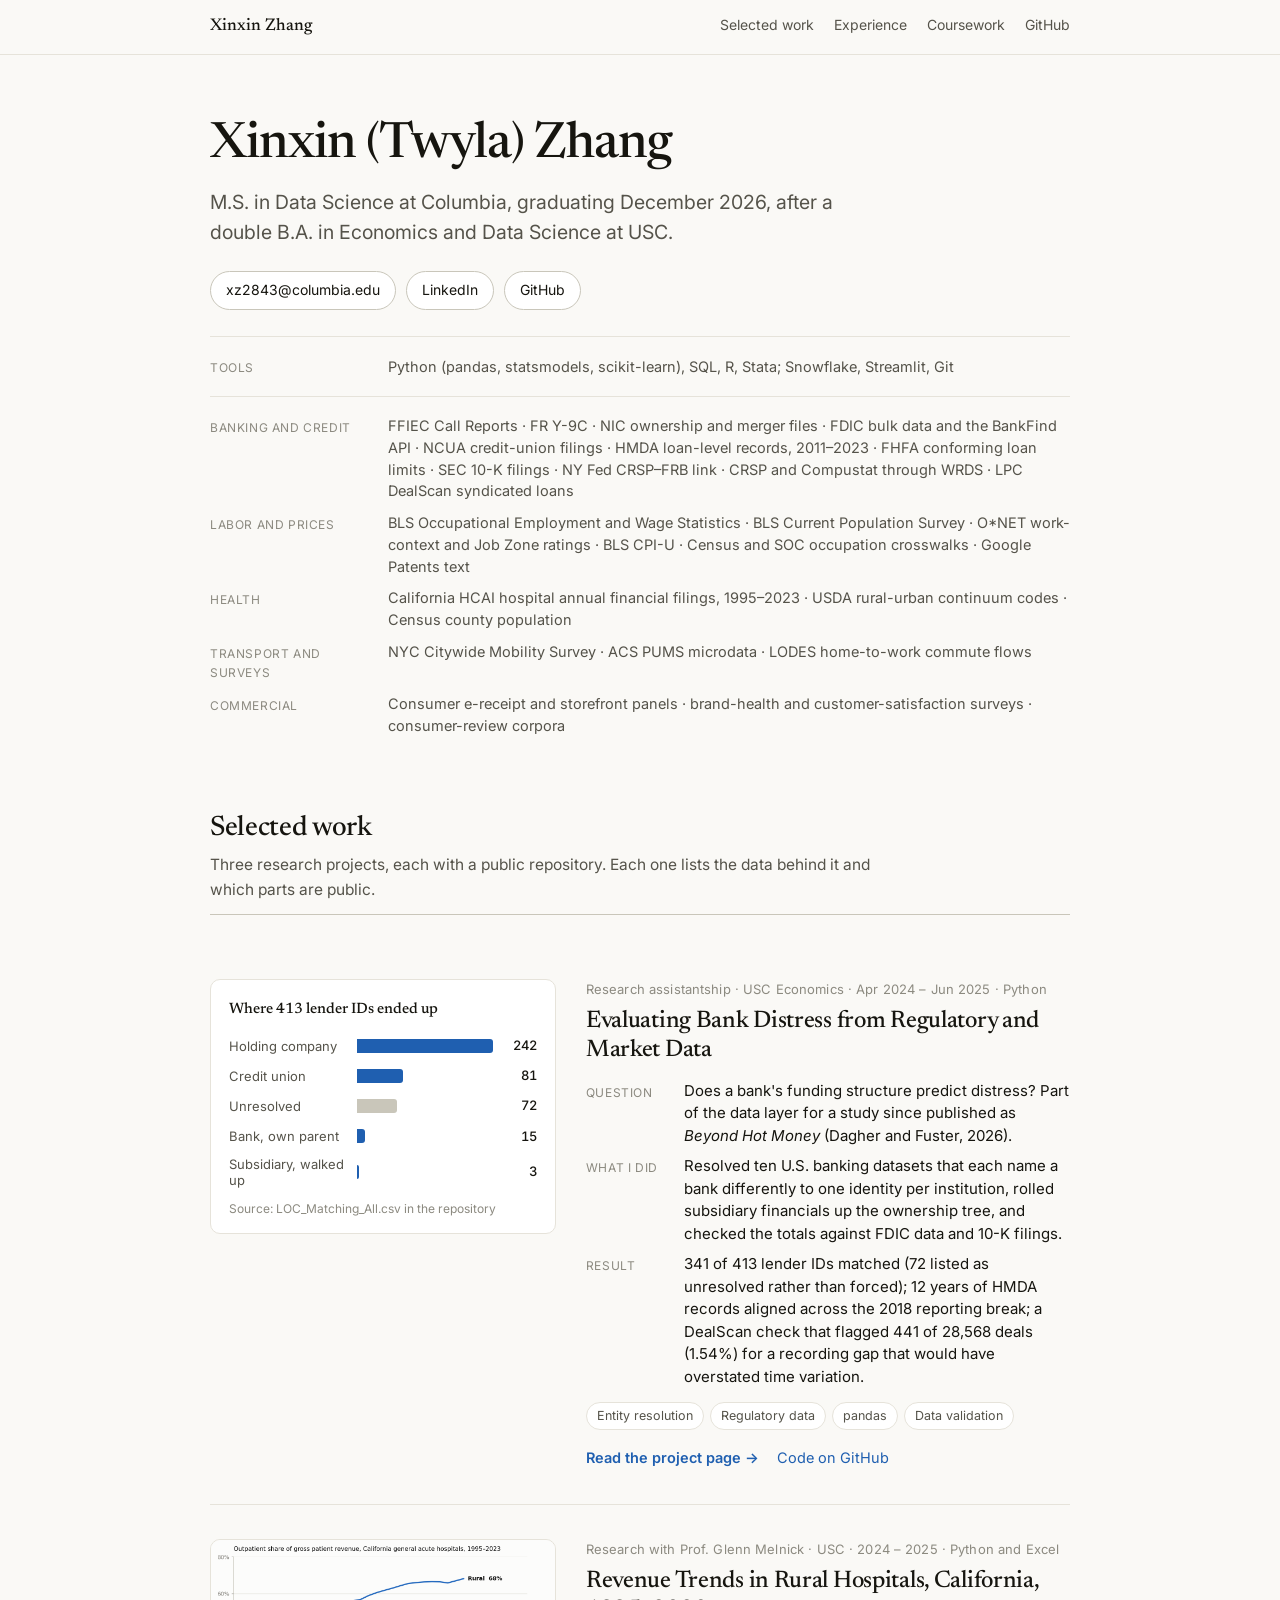
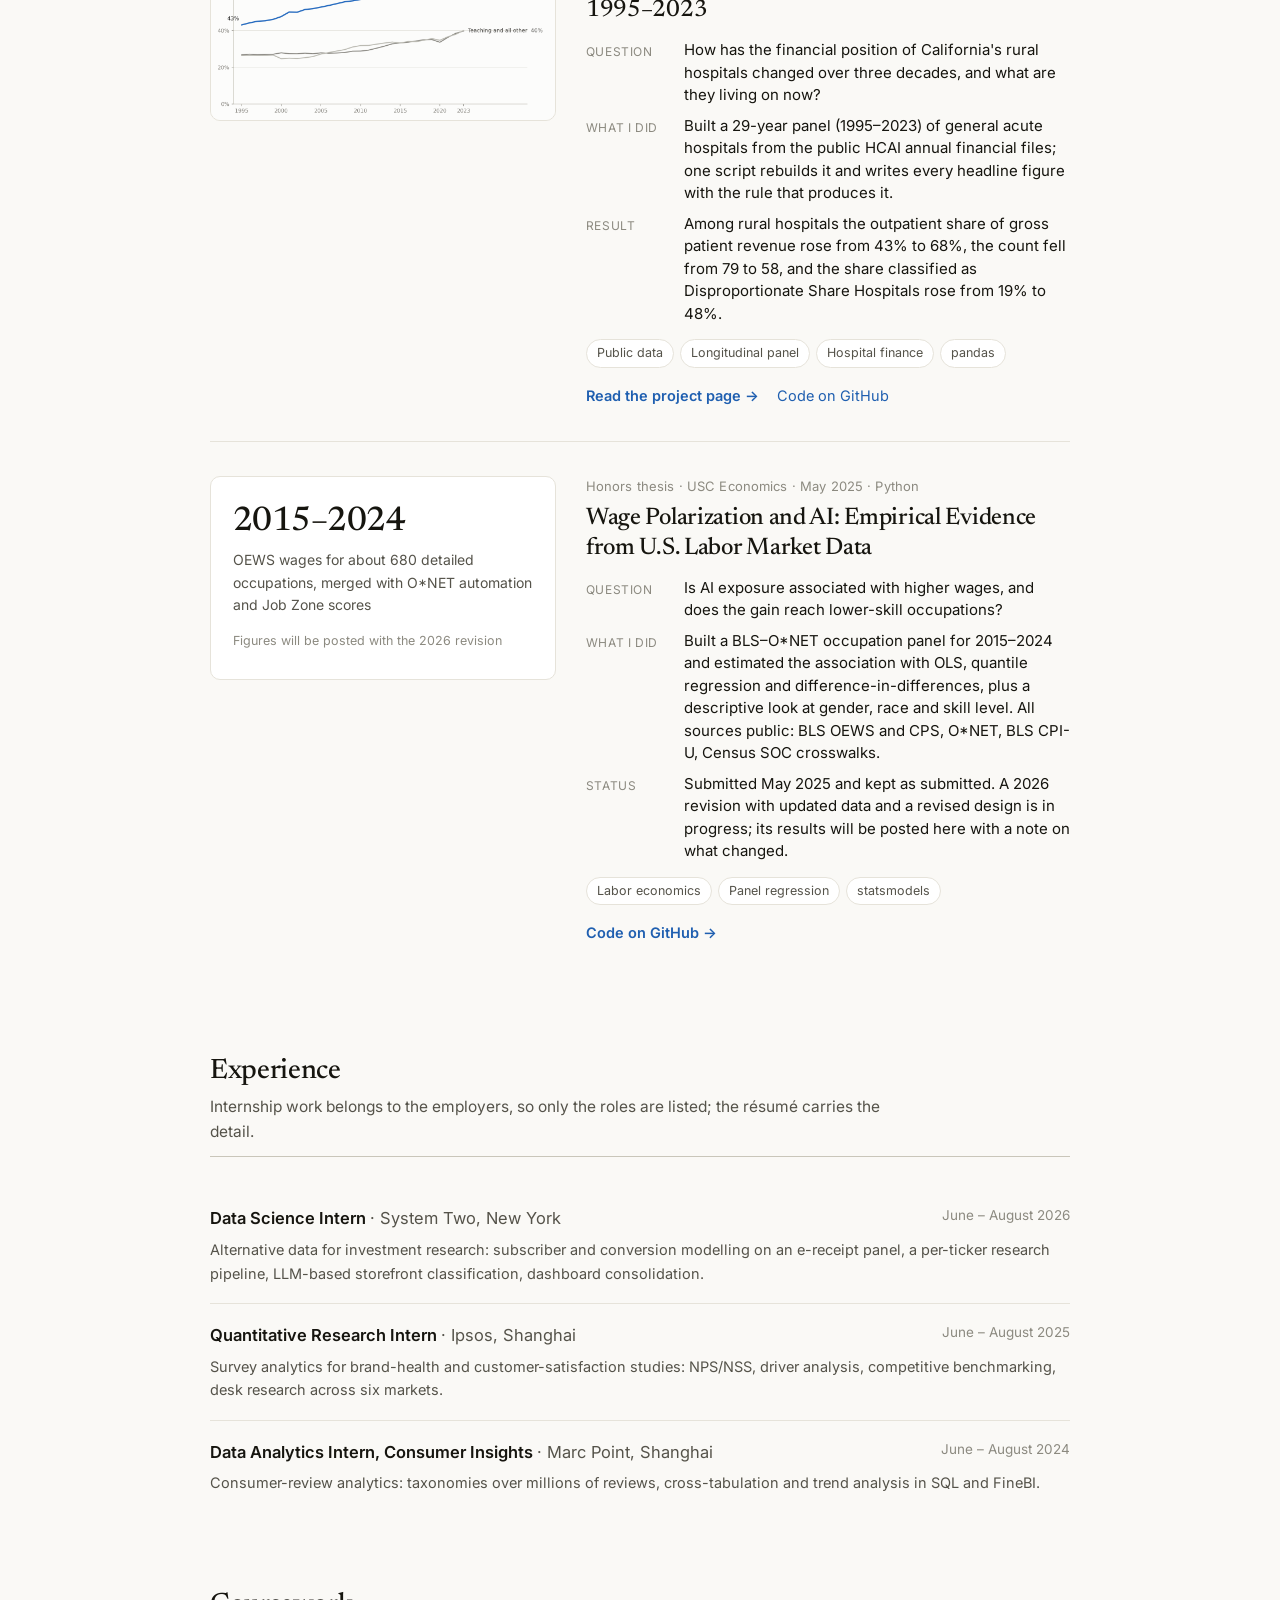
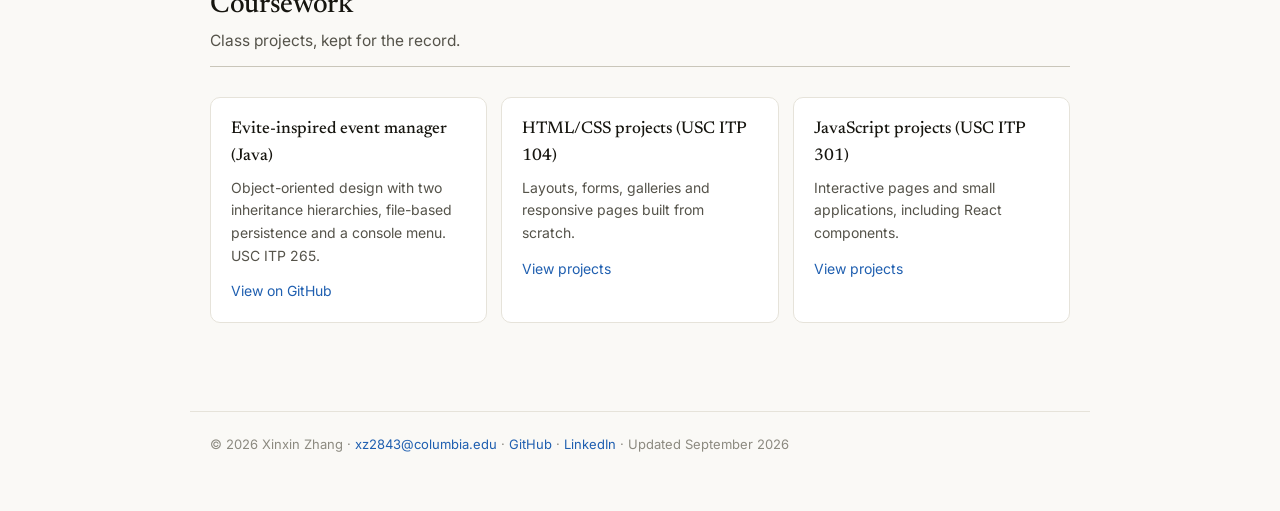
==== commit df4a079b: "Give the site a typeface and more air Newsreader for headings and figures, Inter for body text, a wa" ====
--- a/index.html
+++ b/index.html
@@ -5,6 +5,10 @@
     <meta name="viewport" content="width=device-width, initial-scale=1.0" />
     <title>Xinxin Zhang · Portfolio</title>
     <meta name="description" content="Xinxin (Twyla) Zhang: M.S. Data Science, Columbia (Dec 2026); B.A. Economics and Data Science, USC. Research on bank distress, AI and wages, and rural hospital finance." />
+    <link rel="icon" href="data:image/svg+xml,%3Csvg xmlns='http://www.w3.org/2000/svg' viewBox='0 0 32 32'%3E%3Crect width='32' height='32' rx='7' fill='%23256abf'/%3E%3Ctext x='16' y='22' font-family='Georgia,serif' font-size='17' fill='white' text-anchor='middle'%3EX%3C/text%3E%3C/svg%3E" />
+    <link rel="preconnect" href="https://fonts.googleapis.com" />
+    <link rel="preconnect" href="https://fonts.gstatic.com" crossorigin />
+    <link href="https://fonts.googleapis.com/css2?family=Newsreader:opsz,wght@6..72,400;6..72,500;6..72,600&family=Inter:wght@400;500;600&display=swap" rel="stylesheet" />
     <link rel="stylesheet" href="styles.css" />
   </head>
   <body>
--- a/styles.css
+++ b/styles.css
@@ -1,98 +1,115 @@
 /* Portfolio site, shared tokens (same palette as projects/*.html) */
 :root {
   color-scheme: light;
-  --page: #f9f9f7;
-  --surface: #fcfcfb;
-  --ink: #0b0b0b;
-  --ink-2: #52514e;
-  --muted: #898781;
-  --hairline: #e1e0d9;
-  --baseline: #c3c2b7;
-  --accent: #256abf;
-  --accent-soft: #eef5fd;
+  --page: #faf9f6;
+  --surface: #ffffff;
+  --ink: #16150f;
+  --ink-2: #55534a;
+  --muted: #8c8a80;
+  --hairline: #e6e3da;
+  --baseline: #c9c6ba;
+  --accent: #1f5fb0;
+  --accent-soft: #eef4fc;
   --max: 900px;
+  --serif: "Newsreader", Georgia, "Times New Roman", serif;
+  --sans: "Inter", system-ui, -apple-system, "Segoe UI", Roboto, sans-serif;
 }
+::selection { background: #cfe2f8; }
 * { box-sizing: border-box; }
 html { -webkit-text-size-adjust: 100%; scroll-behavior: smooth; }
 body {
   margin: 0;
   background: var(--page);
   color: var(--ink);
-  font: 16px/1.6 system-ui, -apple-system, "Segoe UI", Roboto, "Helvetica Neue", Arial, sans-serif;
+  font: 16.5px/1.62 var(--sans);
   -webkit-font-smoothing: antialiased;
+  text-rendering: optimizeLegibility;
 }
 a { color: var(--accent); text-decoration: none; }
-a:hover { text-decoration: underline; }
+a:hover { text-decoration: underline; text-underline-offset: 2px; }
 img { max-width: 100%; height: auto; display: block; }
+h1, h2, h3 { font-family: var(--serif); font-weight: 500; }
 
 /* Top bar */
-.top { border-bottom: 1px solid var(--hairline); background: var(--surface); position: sticky; top: 0; z-index: 2; }
+.top {
+  border-bottom: 1px solid var(--hairline);
+  background: rgba(250, 249, 246, .94);
+  backdrop-filter: saturate(180%) blur(12px);
+  -webkit-backdrop-filter: saturate(180%) blur(12px);
+  position: sticky; top: 0; z-index: 2;
+}
 .top-inner {
   max-width: var(--max); margin: 0 auto; padding: 13px 20px;
-  display: flex; justify-content: space-between; align-items: center; gap: 16px; flex-wrap: wrap; font-size: 14px;
+  display: flex; justify-content: space-between; align-items: baseline; gap: 16px; flex-wrap: wrap; font-size: 14px;
 }
-.top-inner .home { color: var(--ink); font-weight: 600; }
-.top-inner nav { display: flex; flex-wrap: wrap; gap: 4px 18px; }
+.top-inner .home { font-family: var(--serif); font-size: 17px; color: var(--ink); font-weight: 500; }
+.top-inner nav { display: flex; flex-wrap: wrap; gap: 4px 20px; }
 .top-inner nav a { color: var(--ink-2); }
+.top-inner nav a:hover { color: var(--accent); }
 
-main { max-width: var(--max); margin: 0 auto; padding: 48px 20px 80px; }
+main { max-width: var(--max); margin: 0 auto; padding: 64px 20px 88px; }
 
 /* Intro */
-.intro h1 { font-size: 38px; line-height: 1.12; letter-spacing: -.018em; margin: 0 0 14px; font-weight: 700; }
-.intro .lede { font-size: 19px; line-height: 1.55; color: var(--ink-2); margin: 0 0 20px; max-width: 720px; }
-.links { display: flex; flex-wrap: wrap; gap: 10px; margin: 0 0 22px; }
-.links a { display: inline-block; padding: 7px 14px; border: 1px solid var(--baseline); border-radius: 999px; font-size: 14px; color: var(--ink); background: var(--surface); }
-.links a:hover { border-color: var(--accent); color: var(--accent); text-decoration: none; }
-.intro .facts { display: grid; grid-template-columns: repeat(auto-fit, minmax(260px, 1fr)); gap: 12px 32px; padding: 18px 0 0; border-top: 1px solid var(--hairline); font-size: 14.5px; margin: 0; }
-.intro .facts dt { color: var(--muted); font-size: 12px; letter-spacing: .04em; text-transform: uppercase; margin-bottom: 3px; }
-.intro .facts dd { margin: 0; color: var(--ink); }
+.intro h1 { font-size: 50px; line-height: 1.04; letter-spacing: -.02em; margin: 0 0 16px; }
+.intro .lede { font-size: 19.5px; line-height: 1.55; color: var(--ink-2); margin: 0 0 24px; max-width: 640px; }
+.links { display: flex; flex-wrap: wrap; gap: 10px; margin: 0 0 26px; }
+.links a {
+  display: inline-block; padding: 7px 15px; border: 1px solid var(--baseline); border-radius: 999px;
+  font-size: 14px; color: var(--ink); background: var(--surface); transition: border-color .15s, color .15s, transform .15s;
+}
+.links a:hover { border-color: var(--accent); color: var(--accent); text-decoration: none; transform: translateY(-1px); }
+.intro .facts { display: grid; grid-template-columns: 160px 1fr; gap: 10px 18px; padding: 18px 0 0; border-top: 1px solid var(--hairline); font-size: 14.5px; margin: 0; }
+.intro .facts div { display: contents; }
+.intro .facts dt { color: var(--muted); font-size: 12px; letter-spacing: .05em; text-transform: uppercase; padding-top: 3px; }
+.intro .facts dd { margin: 0; color: var(--ink-2); }
 
 /* Sections */
-section { margin-top: 64px; }
-.sec-head { border-bottom: 2px solid var(--ink); padding-bottom: 10px; margin-bottom: 26px; }
-h2 { font-size: 22px; line-height: 1.3; letter-spacing: -.01em; margin: 0 0 4px; font-weight: 700; }
-.sub { color: var(--ink-2); font-size: 15px; margin: 0; max-width: 720px; }
+section { margin-top: 76px; scroll-margin-top: 72px; }
+.sec-head { border-bottom: 1px solid var(--baseline); padding-bottom: 12px; margin-bottom: 30px; }
+h2 { font-size: 28px; line-height: 1.2; letter-spacing: -.012em; margin: 0 0 6px; }
+.sub { color: var(--ink-2); font-size: 15.5px; margin: 0; max-width: 700px; }
 
 /* Project entries: figure left, text right */
-.project { display: grid; grid-template-columns: minmax(0, 5fr) minmax(0, 7fr); gap: 28px; padding: 30px 0; border-bottom: 1px solid var(--hairline); align-items: start; }
+.project { display: grid; grid-template-columns: minmax(0, 5fr) minmax(0, 7fr); gap: 30px; padding: 34px 0; border-bottom: 1px solid var(--hairline); align-items: start; }
 .project:last-child { border-bottom: none; }
-.project .figure { background: var(--surface); border: 1px solid var(--hairline); border-radius: 10px; overflow: hidden; }
+.project .figure { background: var(--surface); border: 1px solid var(--hairline); border-radius: 10px; overflow: hidden; transition: border-color .18s, box-shadow .18s; }
+.project:hover .figure { border-color: var(--baseline); box-shadow: 0 2px 14px rgba(22, 21, 15, .05); }
 .project .figure img { width: 100%; }
-.project .kicker { font-size: 13px; color: var(--muted); margin: 0 0 6px; letter-spacing: .01em; }
-.project h3 { font-size: 21px; line-height: 1.3; letter-spacing: -.01em; margin: 0 0 12px; }
+.project .kicker { font-size: 13px; color: var(--muted); margin: 0 0 7px; letter-spacing: .01em; }
+.project h3 { font-size: 24px; line-height: 1.22; letter-spacing: -.012em; margin: 0 0 14px; }
 .project p { margin: 0 0 12px; }
 .project .body > p:not(.kicker):not(.tags):not(.actions) { font-size: 15.5px; color: var(--ink); }
 .pa { margin: 0 0 14px; display: grid; grid-template-columns: 84px 1fr; gap: 8px 14px; font-size: 15px; }
 .pa div { display: contents; }
-.pa dt { color: var(--muted); font-size: 12px; letter-spacing: .04em; text-transform: uppercase; padding-top: 3px; }
+.pa dt { color: var(--muted); font-size: 12px; letter-spacing: .05em; text-transform: uppercase; padding-top: 3px; }
 .pa dd { margin: 0; color: var(--ink); line-height: 1.5; }
 .data-block { grid-template-columns: 160px 1fr; gap: 10px 18px; margin: 18px 0 0; padding-top: 18px; border-top: 1px solid var(--hairline); font-size: 14.5px; }
 .data-block dd { color: var(--ink-2); }
-@media (max-width: 720px) { .data-block { grid-template-columns: 1fr; gap: 2px 0; } .data-block dt { margin-top: 10px; } }
-.tags { display: flex; flex-wrap: wrap; gap: 6px; margin: 0 0 14px !important; }
-.tags span { font-size: 12.5px; padding: 2px 9px; border-radius: 999px; border: 1px solid var(--hairline); color: var(--ink-2); background: var(--surface); }
-.actions { display: flex; flex-wrap: wrap; gap: 16px; font-size: 14.5px; margin: 0 !important; }
+.tags { display: flex; flex-wrap: wrap; gap: 6px; margin: 0 0 16px !important; }
+.tags span { font-size: 12.5px; padding: 3px 10px; border-radius: 999px; border: 1px solid var(--hairline); color: var(--ink-2); background: var(--surface); }
+.actions { display: flex; flex-wrap: wrap; gap: 18px; font-size: 14.5px; margin: 0 !important; }
 .actions a.primary { font-weight: 600; }
+.actions a.primary::after { content: " →"; }
 
 /* Mini bar chart (Bank Distress card) */
-.mini-bars { padding: 16px 18px 14px; font-size: 13px; }
-.mb-title { font-weight: 600; margin-bottom: 12px; color: var(--ink); }
+.mini-bars { padding: 18px 18px 15px; font-size: 13px; }
+.mb-title { font-family: var(--serif); font-size: 15px; font-weight: 500; margin-bottom: 13px; color: var(--ink); }
 .mb-row { display: grid; grid-template-columns: 118px 1fr 34px; align-items: center; gap: 10px; margin-bottom: 9px; }
 .mb-row span { color: var(--ink-2); line-height: 1.25; }
 .mb-row i { display: block; height: 14px; background: var(--accent); border-radius: 0 3px 3px 0; }
 .mb-row i.off { background: var(--baseline); }
 .mb-row b { font-weight: 500; text-align: right; font-variant-numeric: tabular-nums; }
-.mb-note { font-size: 12px; color: var(--muted); margin-top: 10px; }
+.mb-note { font-size: 12px; color: var(--muted); margin-top: 11px; }
 
 /* Placeholder figure (thesis, until v2) */
-.placeholder { padding: 26px 22px; min-height: 200px; display: flex; flex-direction: column; justify-content: center; gap: 8px; }
-.ph-big { font-size: 30px; font-weight: 600; letter-spacing: -.01em; line-height: 1.1; }
+.placeholder { padding: 28px 22px; min-height: 200px; display: flex; flex-direction: column; justify-content: center; gap: 8px; }
+.ph-big { font-family: var(--serif); font-size: 34px; font-weight: 500; letter-spacing: -.015em; line-height: 1.05; }
 .ph-small { font-size: 14px; color: var(--ink-2); }
 .ph-foot { font-size: 12.5px; color: var(--muted); margin-top: 6px; }
 
 /* Experience list */
 .exp { list-style: none; padding: 0; margin: 0; }
-.exp li { display: grid; grid-template-columns: 1fr auto; gap: 6px 18px; padding: 16px 0; border-bottom: 1px solid var(--hairline); }
+.exp li { display: grid; grid-template-columns: 1fr auto; gap: 6px 18px; padding: 18px 0; border-bottom: 1px solid var(--hairline); }
 .exp li:last-child { border-bottom: none; }
 .exp .role { font-weight: 600; }
 .exp .org { color: var(--ink-2); font-weight: 400; }
@@ -100,18 +117,24 @@
 .exp .scope { grid-column: 1 / -1; font-size: 14.5px; color: var(--ink-2); }
 
 /* Coursework */
-.course { display: grid; grid-template-columns: repeat(auto-fit, minmax(240px, 1fr)); gap: 12px; }
-.course .item { background: var(--surface); border: 1px solid var(--hairline); border-radius: 10px; padding: 16px 18px; }
-.course .item h3 { font-size: 15px; margin: 0 0 4px; }
-.course .item p { font-size: 14px; color: var(--ink-2); margin: 0 0 8px; }
+.course { display: grid; grid-template-columns: repeat(auto-fit, minmax(240px, 1fr)); gap: 14px; }
+.course .item { background: var(--surface); border: 1px solid var(--hairline); border-radius: 10px; padding: 18px 20px; transition: border-color .18s, box-shadow .18s; }
+.course .item:hover { border-color: var(--baseline); box-shadow: 0 2px 14px rgba(22, 21, 15, .05); }
+.course .item h3 { font-size: 17px; margin: 0 0 6px; }
+.course .item p { font-size: 14px; color: var(--ink-2); margin: 0 0 10px; }
 .course .item a { font-size: 14px; }
 
-footer { max-width: var(--max); margin: 0 auto; padding: 20px 20px 48px; font-size: 13px; color: var(--muted); border-top: 1px solid var(--hairline); }
+footer { max-width: var(--max); margin: 0 auto; padding: 22px 20px 56px; font-size: 13px; color: var(--muted); border-top: 1px solid var(--hairline); }
 
 @media (max-width: 720px) {
-  .intro h1 { font-size: 30px; }
-  .intro .lede { font-size: 17px; }
-  .project { grid-template-columns: 1fr; gap: 16px; padding: 24px 0; }
+  main { padding-top: 44px; }
+  .intro h1 { font-size: 34px; }
+  .intro .lede { font-size: 17.5px; }
+  .intro .facts, .data-block { grid-template-columns: 1fr; gap: 2px 0; }
+  .intro .facts dt, .data-block dt { margin-top: 10px; }
+  h2 { font-size: 24px; }
+  .project { grid-template-columns: 1fr; gap: 18px; padding: 26px 0; }
+  .project h3 { font-size: 21px; }
   .exp li { grid-template-columns: 1fr; }
   .exp .when { white-space: normal; }
 }
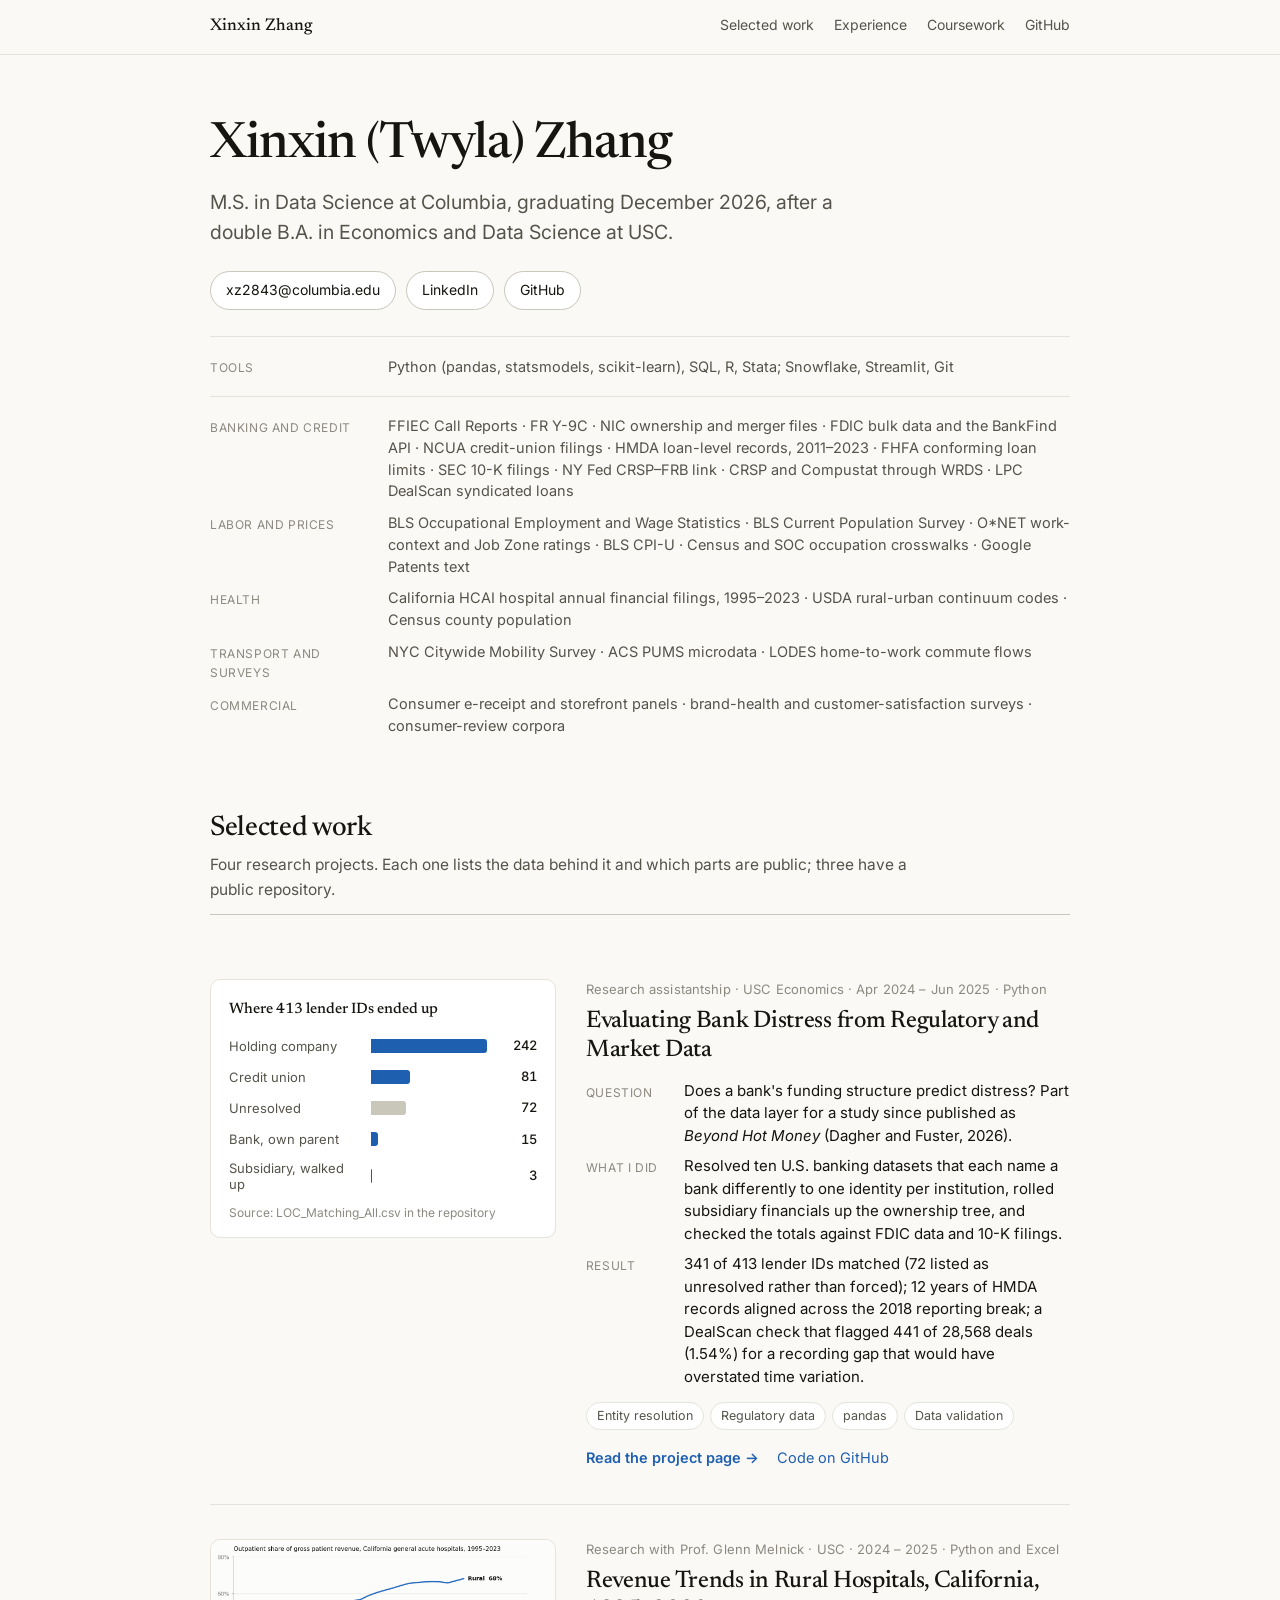
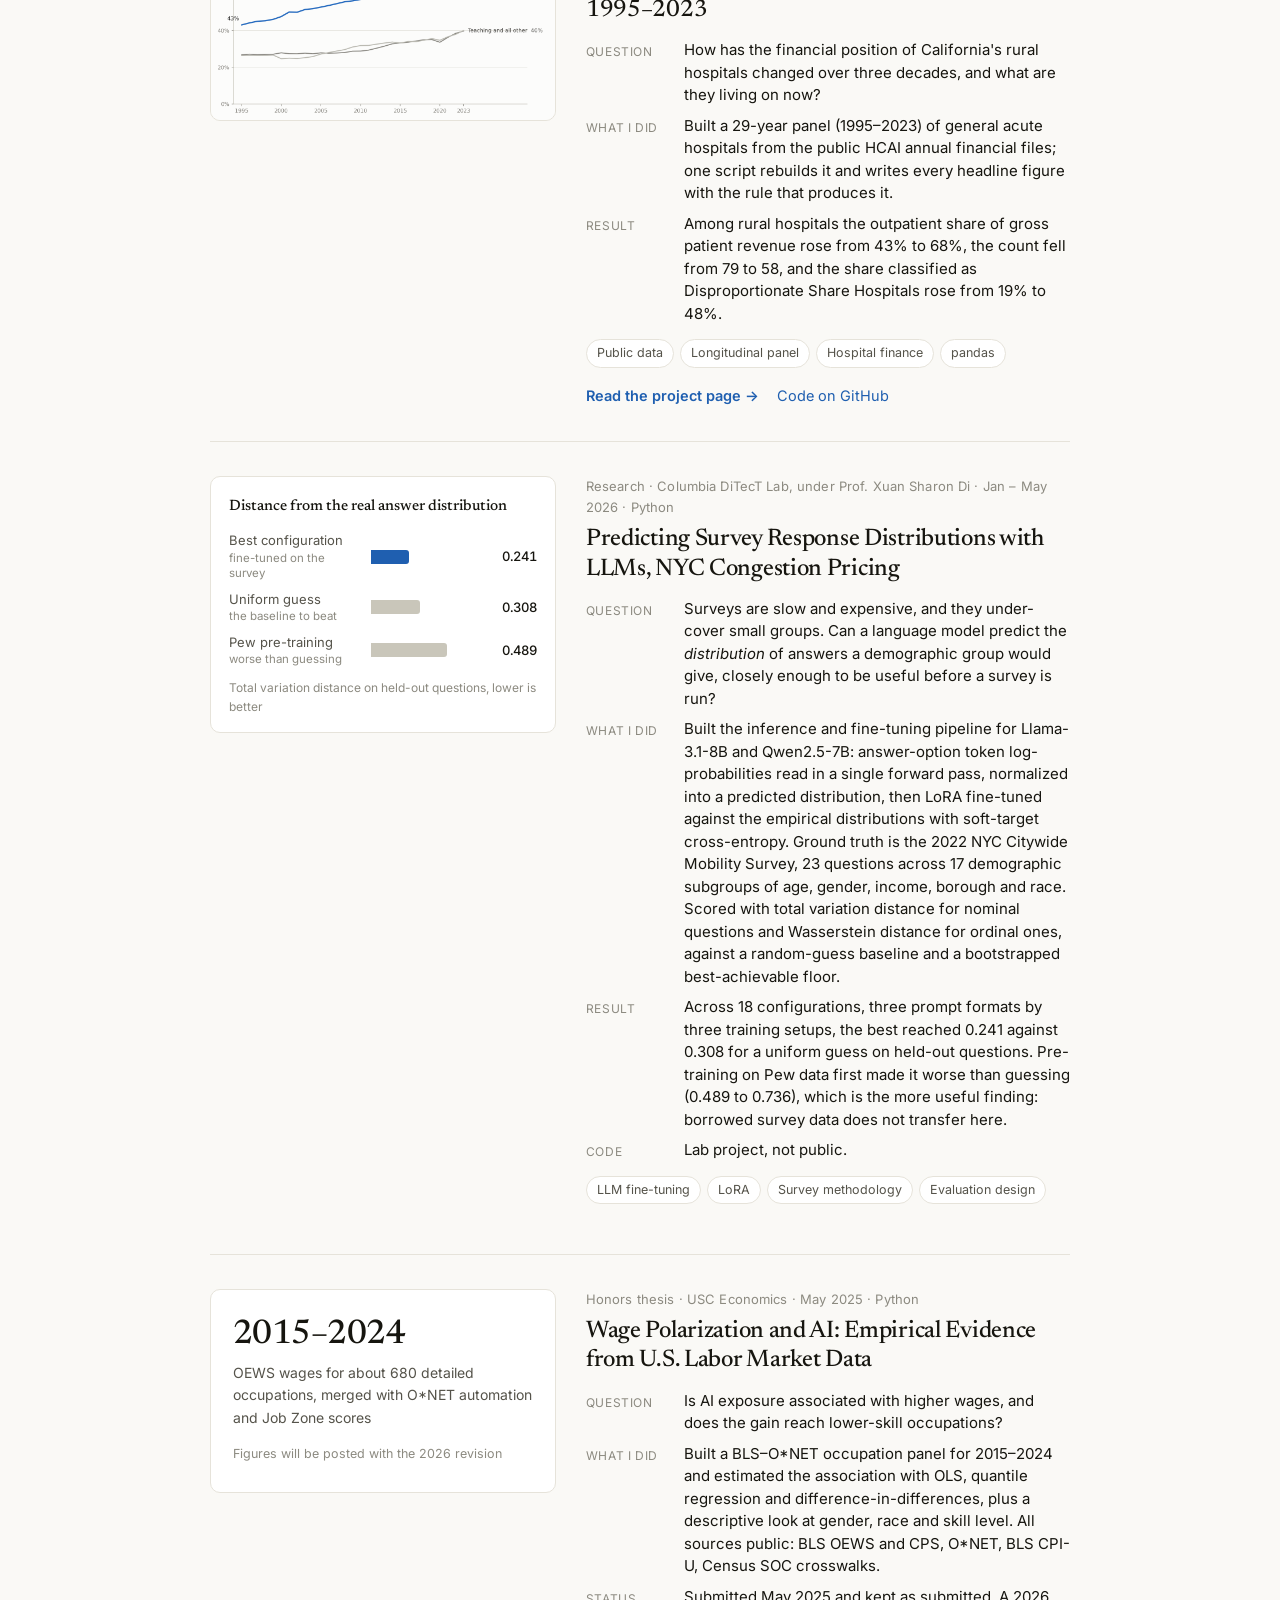
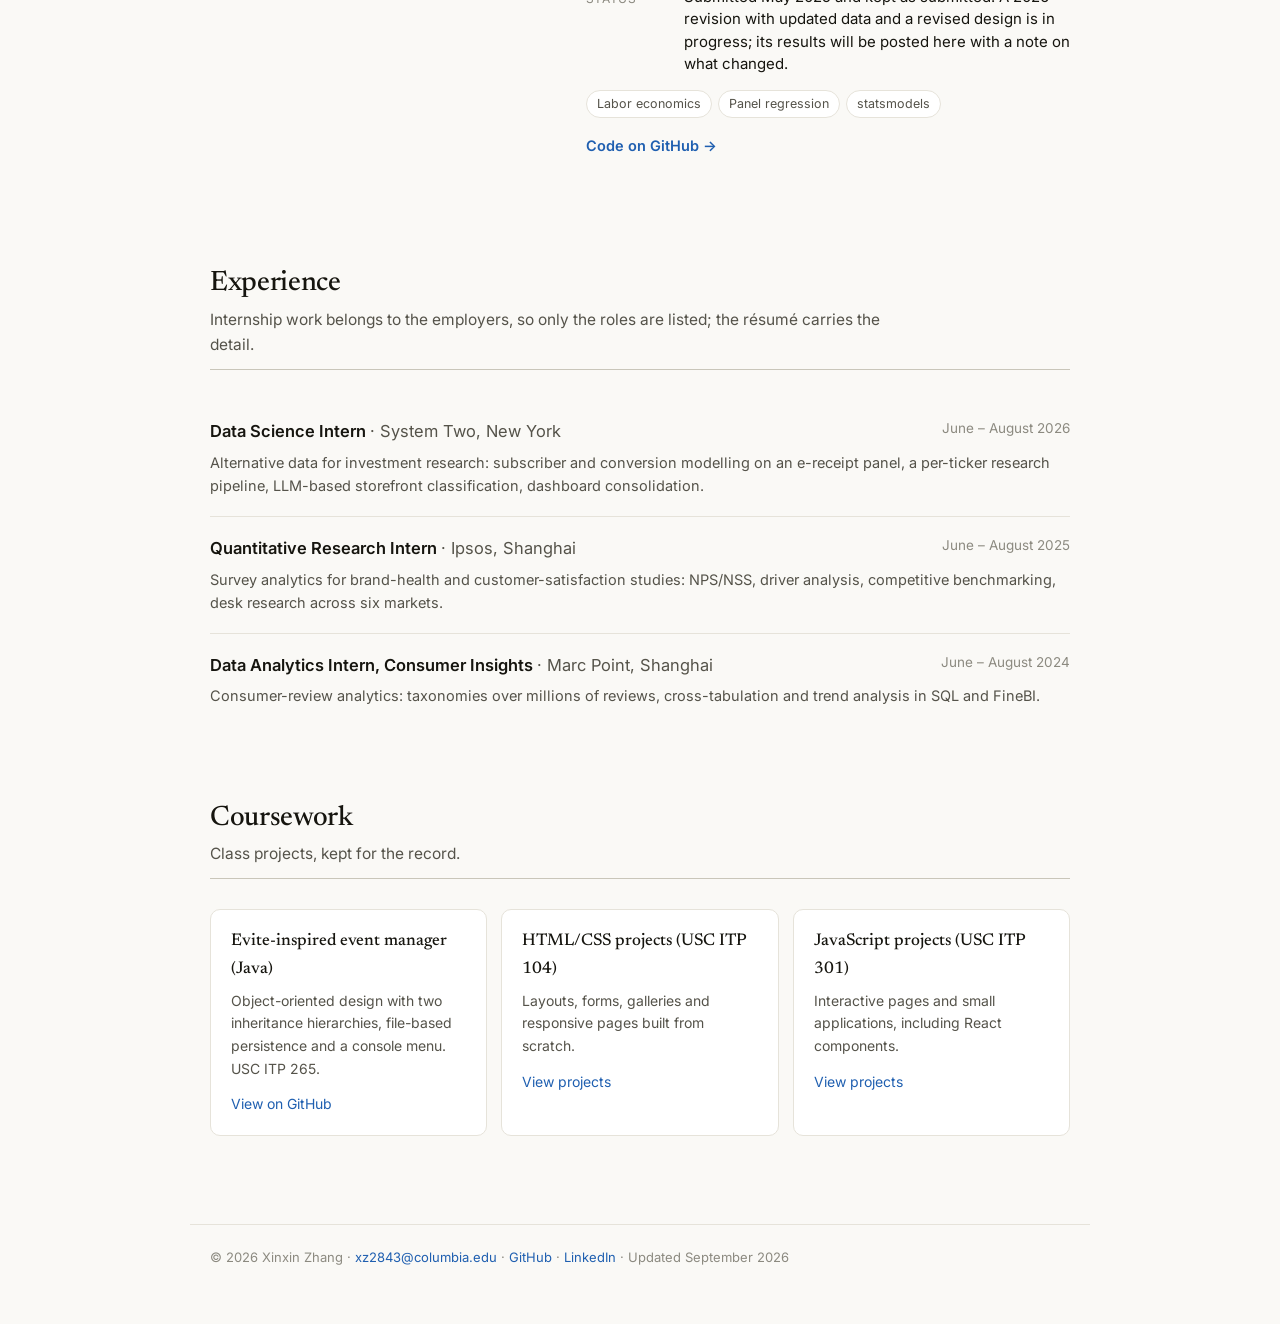
==== commit a9414290: "Add the congestion pricing project to the homepage Predicting survey response distributions with fin" ====
--- a/index.html
+++ b/index.html
@@ -49,7 +49,7 @@
       <section id="work">
         <div class="sec-head">
           <h2>Selected work</h2>
-          <p class="sub">Three research projects, each with a public repository. Each one lists the data behind it and which parts are public.</p>
+          <p class="sub">Four research projects. Each one lists the data behind it and which parts are public; three have a public repository.</p>
         </div>
 
         <article class="project">
@@ -91,6 +91,29 @@
             </dl>
             <p class="tags"><span>Public data</span><span>Longitudinal panel</span><span>Hospital finance</span><span>pandas</span></p>
             <p class="actions"><a class="primary" href="projects/rural-hospitals.html">Read the project page</a><a href="https://github.com/Twyla123/Rural-Hospitals-Project" target="_blank" rel="noopener">Code on GitHub</a></p>
+          </div>
+        </article>
+
+        <article class="project">
+          <div class="figure">
+            <div class="mini-bars" role="img" aria-label="Total variation distance against the survey distributions, lower is better: best fine-tuned configuration 0.241, uniform guess 0.308, sequential Pew pre-training 0.489.">
+              <div class="mb-title">Distance from the real answer distribution</div>
+              <div class="mb-row"><span>Best configuration<small>fine-tuned on the survey</small></span><i style="width:33%"></i><b>0.241</b></div>
+              <div class="mb-row"><span>Uniform guess<small>the baseline to beat</small></span><i class="off" style="width:42%"></i><b>0.308</b></div>
+              <div class="mb-row"><span>Pew pre-training<small>worse than guessing</small></span><i class="off" style="width:66%"></i><b>0.489</b></div>
+              <div class="mb-note">Total variation distance on held-out questions, lower is better</div>
+            </div>
+          </div>
+          <div class="body">
+            <p class="kicker">Research · Columbia DiTecT Lab, under Prof. Xuan Sharon Di · Jan – May 2026 · Python</p>
+            <h3>Predicting Survey Response Distributions with LLMs, NYC Congestion Pricing</h3>
+            <dl class="pa">
+              <div><dt>Question</dt><dd>Surveys are slow and expensive, and they under-cover small groups. Can a language model predict the <em>distribution</em> of answers a demographic group would give, closely enough to be useful before a survey is run?</dd></div>
+              <div><dt>What I did</dt><dd>Built the inference and fine-tuning pipeline for Llama-3.1-8B and Qwen2.5-7B: answer-option token log-probabilities read in a single forward pass, normalized into a predicted distribution, then LoRA fine-tuned against the empirical distributions with soft-target cross-entropy. Ground truth is the 2022 NYC Citywide Mobility Survey, 23 questions across 17 demographic subgroups of age, gender, income, borough and race. Scored with total variation distance for nominal questions and Wasserstein distance for ordinal ones, against a random-guess baseline and a bootstrapped best-achievable floor.</dd></div>
+              <div><dt>Result</dt><dd>Across 18 configurations, three prompt formats by three training setups, the best reached 0.241 against 0.308 for a uniform guess on held-out questions. Pre-training on Pew data first made it worse than guessing (0.489 to 0.736), which is the more useful finding: borrowed survey data does not transfer here.</dd></div>
+              <div><dt>Code</dt><dd>Lab project, not public.</dd></div>
+            </dl>
+            <p class="tags"><span>LLM fine-tuning</span><span>LoRA</span><span>Survey methodology</span><span>Evaluation design</span></p>
           </div>
         </article>
 
--- a/styles.css
+++ b/styles.css
@@ -94,8 +94,9 @@
 /* Mini bar chart (Bank Distress card) */
 .mini-bars { padding: 18px 18px 15px; font-size: 13px; }
 .mb-title { font-family: var(--serif); font-size: 15px; font-weight: 500; margin-bottom: 13px; color: var(--ink); }
-.mb-row { display: grid; grid-template-columns: 118px 1fr 34px; align-items: center; gap: 10px; margin-bottom: 9px; }
+.mb-row { display: grid; grid-template-columns: 132px 1fr 40px; align-items: center; gap: 10px; margin-bottom: 10px; }
 .mb-row span { color: var(--ink-2); line-height: 1.25; }
+.mb-row span small { display: block; color: var(--muted); font-size: 11.5px; line-height: 1.3; margin-top: 2px; }
 .mb-row i { display: block; height: 14px; background: var(--accent); border-radius: 0 3px 3px 0; }
 .mb-row i.off { background: var(--baseline); }
 .mb-row b { font-weight: 500; text-align: right; font-variant-numeric: tabular-nums; }
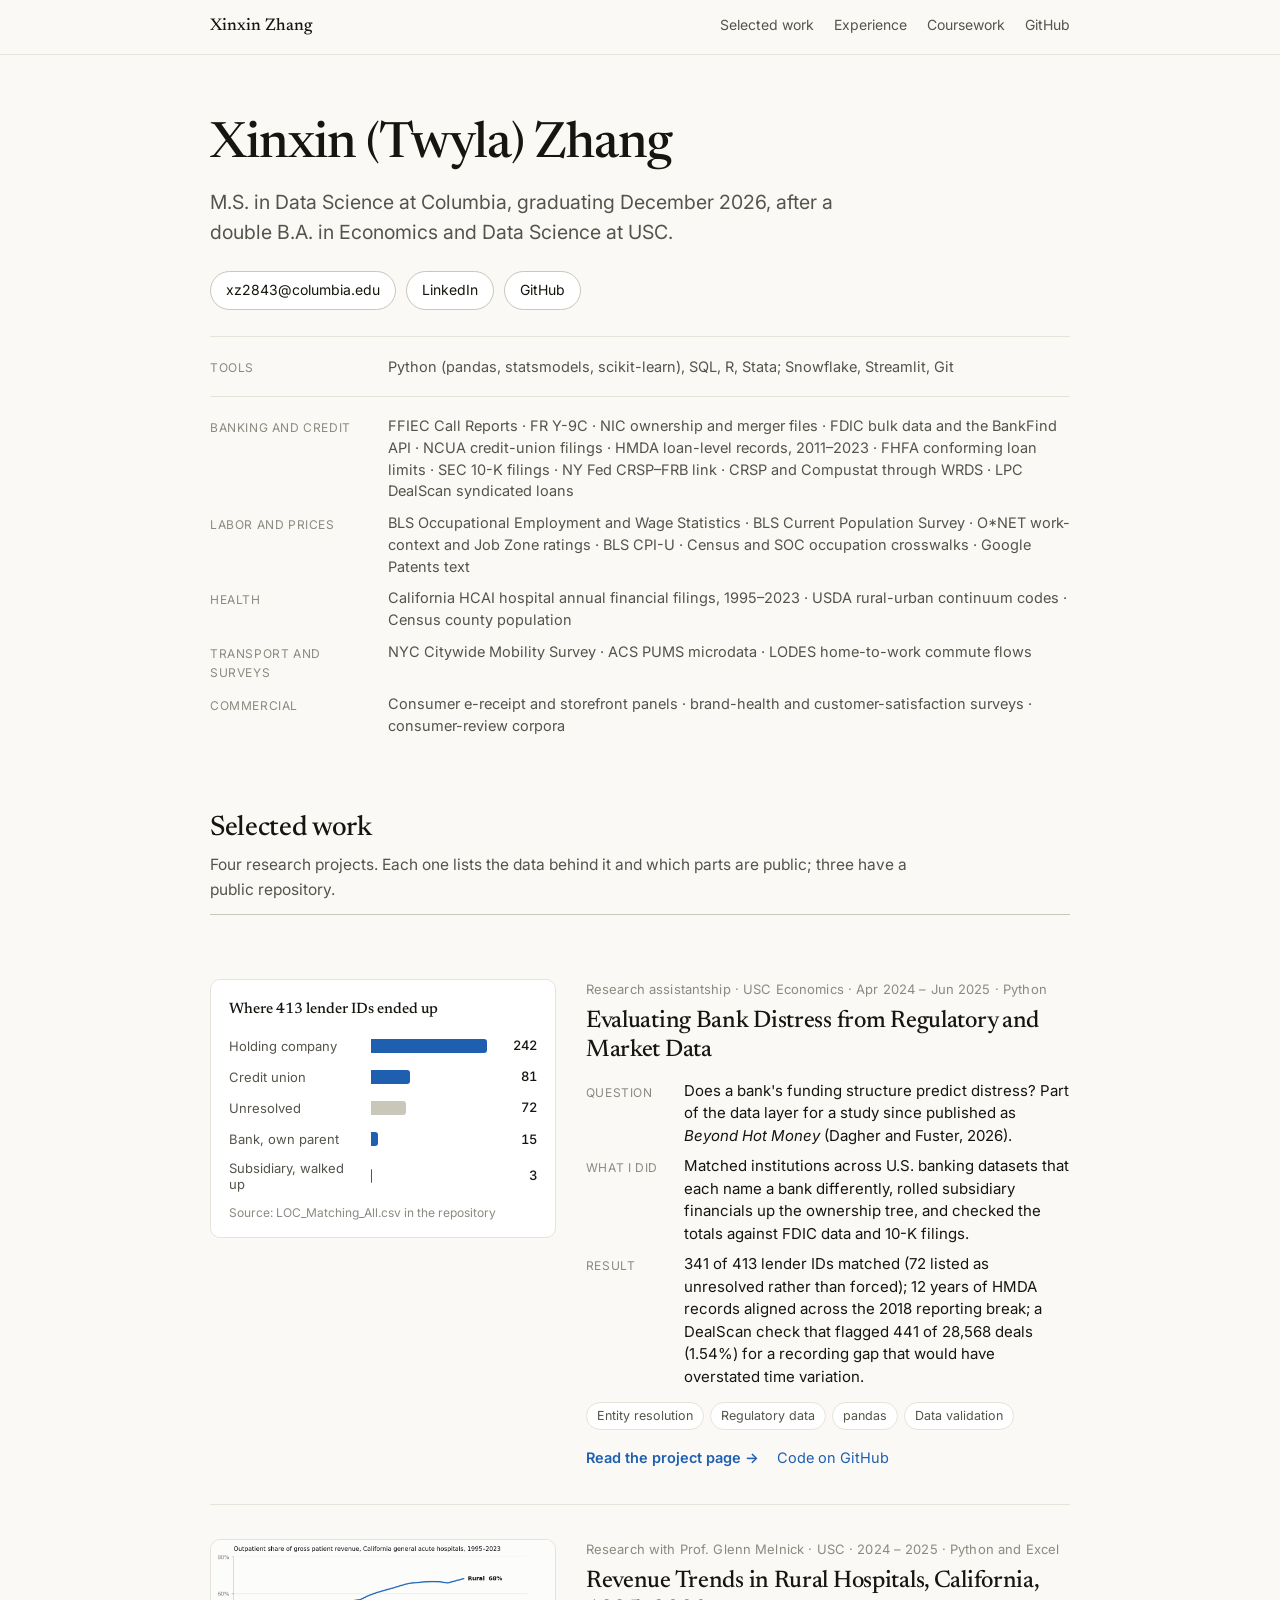
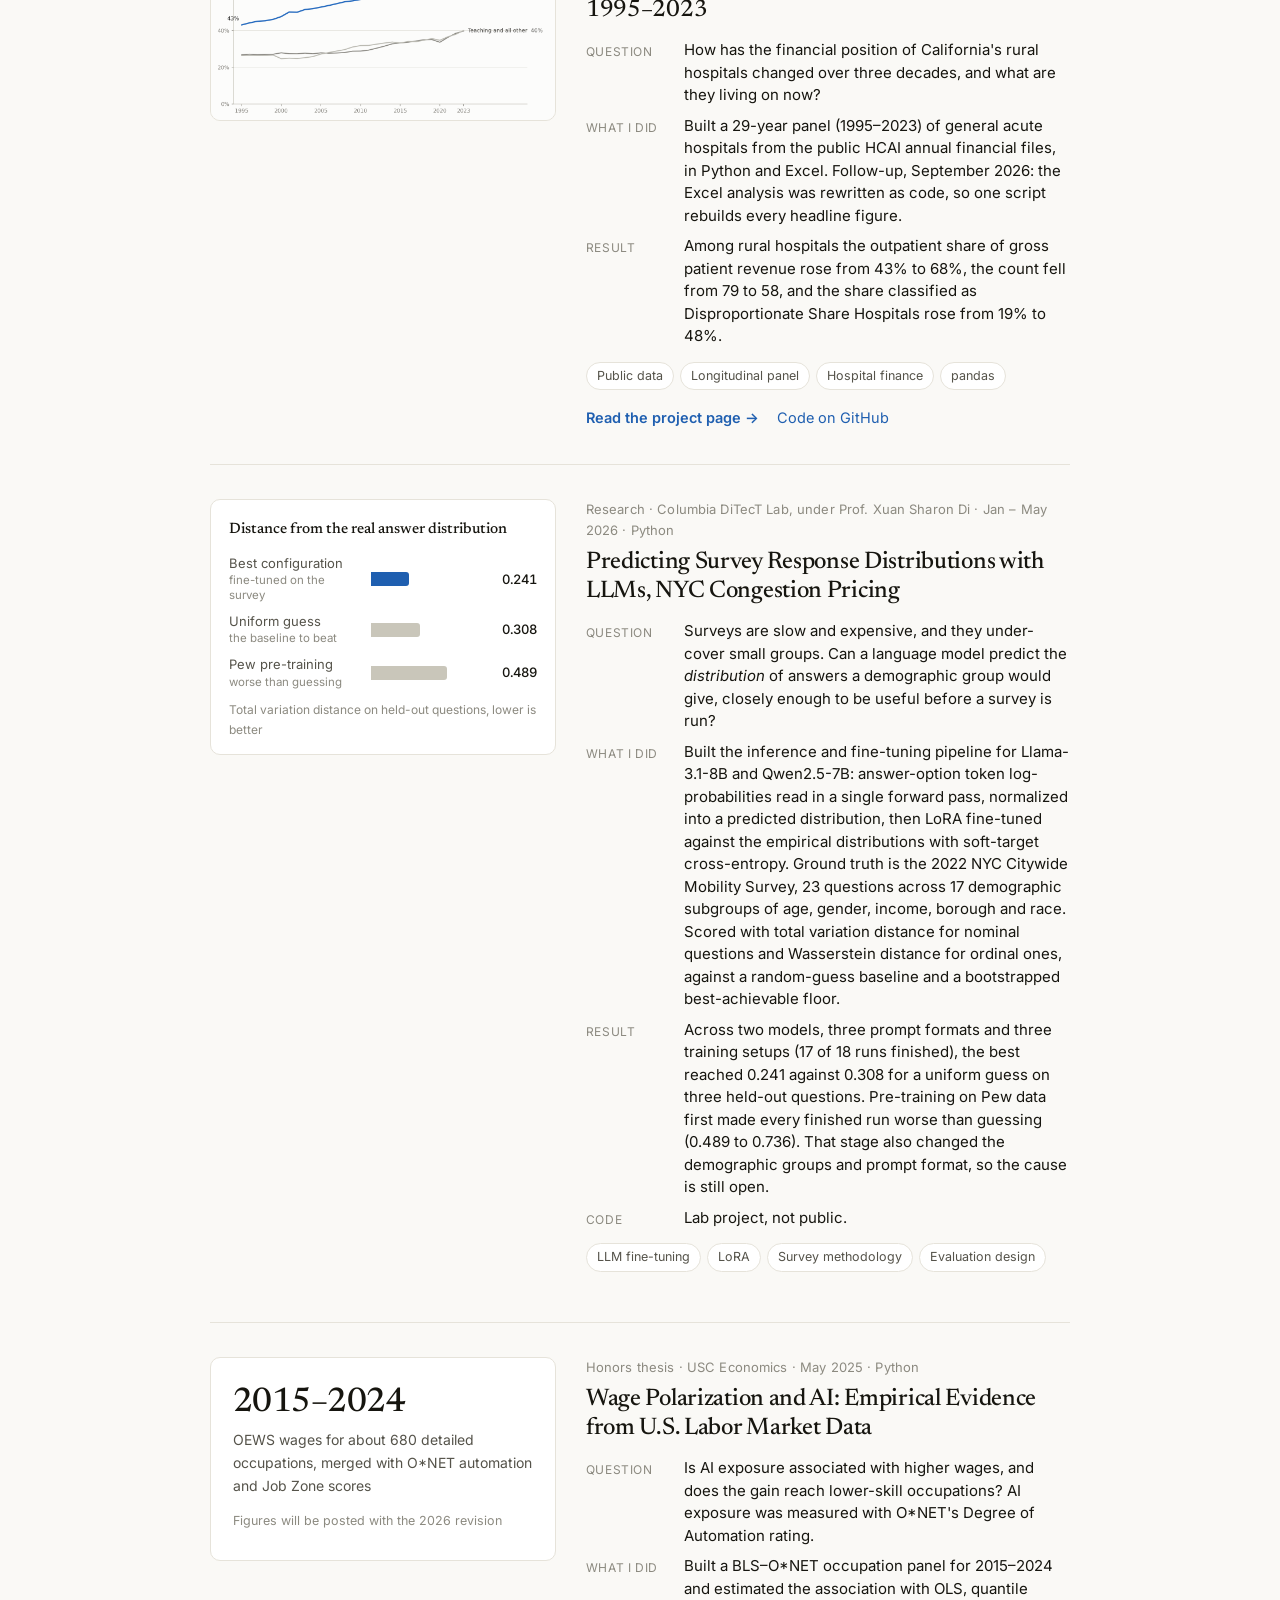
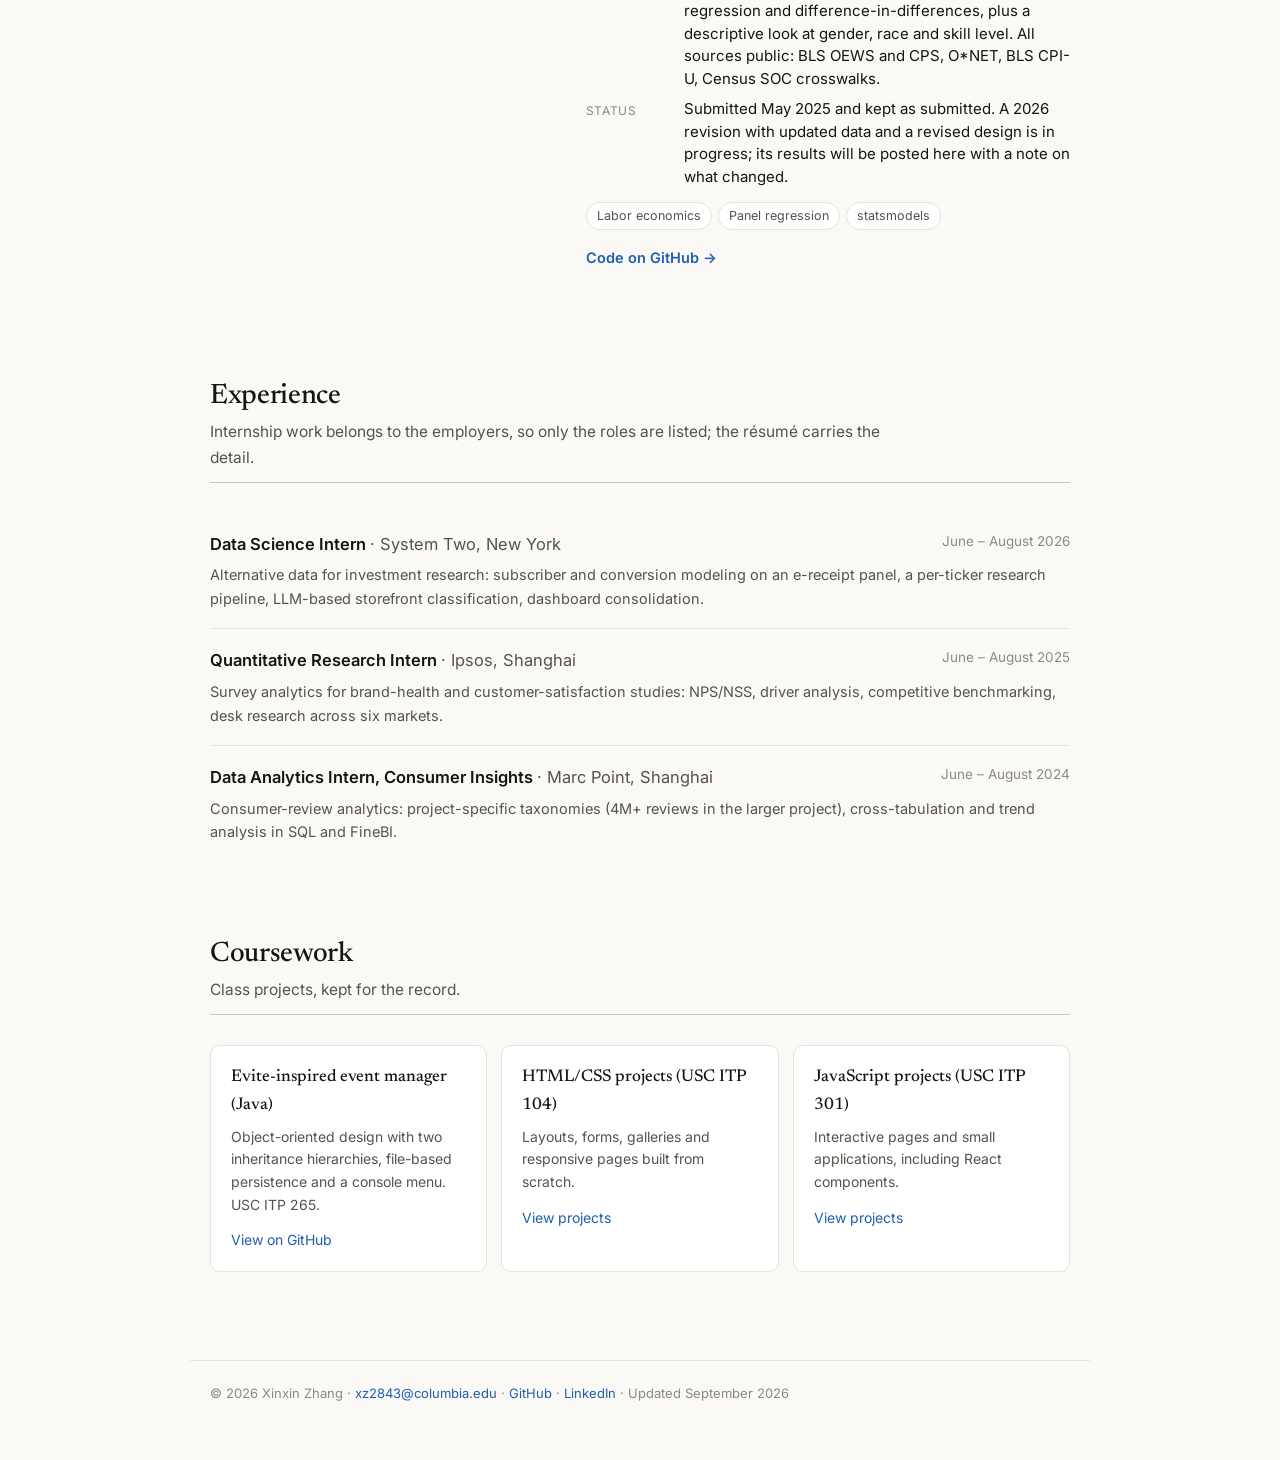
==== commit f620d3f2: "Correct project details and let long links wrap on phones" ====
--- a/index.html
+++ b/index.html
@@ -69,7 +69,7 @@
             <h3>Evaluating Bank Distress from Regulatory and Market Data</h3>
             <dl class="pa">
               <div><dt>Question</dt><dd>Does a bank's funding structure predict distress? Part of the data layer for a study since published as <em>Beyond Hot Money</em> (Dagher and Fuster, 2026).</dd></div>
-              <div><dt>What I did</dt><dd>Resolved ten U.S. banking datasets that each name a bank differently to one identity per institution, rolled subsidiary financials up the ownership tree, and checked the totals against FDIC data and 10-K filings.</dd></div>
+              <div><dt>What I did</dt><dd>Matched institutions across U.S. banking datasets that each name a bank differently, rolled subsidiary financials up the ownership tree, and checked the totals against FDIC data and 10-K filings.</dd></div>
               <div><dt>Result</dt><dd>341 of 413 lender IDs matched (72 listed as unresolved rather than forced); 12 years of HMDA records aligned across the 2018 reporting break; a DealScan check that flagged 441 of 28,568 deals (1.54%) for a recording gap that would have overstated time variation.</dd></div>
             </dl>
             <p class="tags"><span>Entity resolution</span><span>Regulatory data</span><span>pandas</span><span>Data validation</span></p>
@@ -86,7 +86,7 @@
             <h3>Revenue Trends in Rural Hospitals, California, 1995–2023</h3>
             <dl class="pa">
               <div><dt>Question</dt><dd>How has the financial position of California's rural hospitals changed over three decades, and what are they living on now?</dd></div>
-              <div><dt>What I did</dt><dd>Built a 29-year panel (1995–2023) of general acute hospitals from the public HCAI annual financial files; one script rebuilds it and writes every headline figure with the rule that produces it.</dd></div>
+              <div><dt>What I did</dt><dd>Built a 29-year panel (1995–2023) of general acute hospitals from the public HCAI annual financial files, in Python and Excel. Follow-up, September 2026: the Excel analysis was rewritten as code, so one script rebuilds every headline figure.</dd></div>
               <div><dt>Result</dt><dd>Among rural hospitals the outpatient share of gross patient revenue rose from 43% to 68%, the count fell from 79 to 58, and the share classified as Disproportionate Share Hospitals rose from 19% to 48%.</dd></div>
             </dl>
             <p class="tags"><span>Public data</span><span>Longitudinal panel</span><span>Hospital finance</span><span>pandas</span></p>
@@ -110,7 +110,7 @@
             <dl class="pa">
               <div><dt>Question</dt><dd>Surveys are slow and expensive, and they under-cover small groups. Can a language model predict the <em>distribution</em> of answers a demographic group would give, closely enough to be useful before a survey is run?</dd></div>
               <div><dt>What I did</dt><dd>Built the inference and fine-tuning pipeline for Llama-3.1-8B and Qwen2.5-7B: answer-option token log-probabilities read in a single forward pass, normalized into a predicted distribution, then LoRA fine-tuned against the empirical distributions with soft-target cross-entropy. Ground truth is the 2022 NYC Citywide Mobility Survey, 23 questions across 17 demographic subgroups of age, gender, income, borough and race. Scored with total variation distance for nominal questions and Wasserstein distance for ordinal ones, against a random-guess baseline and a bootstrapped best-achievable floor.</dd></div>
-              <div><dt>Result</dt><dd>Across 18 configurations, three prompt formats by three training setups, the best reached 0.241 against 0.308 for a uniform guess on held-out questions. Pre-training on Pew data first made it worse than guessing (0.489 to 0.736), which is the more useful finding: borrowed survey data does not transfer here.</dd></div>
+              <div><dt>Result</dt><dd>Across two models, three prompt formats and three training setups (17 of 18 runs finished), the best reached 0.241 against 0.308 for a uniform guess on three held-out questions. Pre-training on Pew data first made every finished run worse than guessing (0.489 to 0.736). That stage also changed the demographic groups and prompt format, so the cause is still open.</dd></div>
               <div><dt>Code</dt><dd>Lab project, not public.</dd></div>
             </dl>
             <p class="tags"><span>LLM fine-tuning</span><span>LoRA</span><span>Survey methodology</span><span>Evaluation design</span></p>
@@ -129,7 +129,7 @@
             <p class="kicker">Honors thesis · USC Economics · May 2025 · Python</p>
             <h3>Wage Polarization and AI: Empirical Evidence from U.S. Labor Market Data</h3>
             <dl class="pa">
-              <div><dt>Question</dt><dd>Is AI exposure associated with higher wages, and does the gain reach lower-skill occupations?</dd></div>
+              <div><dt>Question</dt><dd>Is AI exposure associated with higher wages, and does the gain reach lower-skill occupations? AI exposure was measured with O*NET's Degree of Automation rating.</dd></div>
               <div><dt>What I did</dt><dd>Built a BLS–O*NET occupation panel for 2015–2024 and estimated the association with OLS, quantile regression and difference-in-differences, plus a descriptive look at gender, race and skill level. All sources public: BLS OEWS and CPS, O*NET, BLS CPI-U, Census SOC crosswalks.</dd></div>
               <div><dt>Status</dt><dd>Submitted May 2025 and kept as submitted. A 2026 revision with updated data and a revised design is in progress; its results will be posted here with a note on what changed.</dd></div>
             </dl>
@@ -148,7 +148,7 @@
           <li>
             <span class="role">Data Science Intern <span class="org">· System Two, New York</span></span>
             <span class="when">June – August 2026</span>
-            <span class="scope">Alternative data for investment research: subscriber and conversion modelling on an e-receipt panel, a per-ticker research pipeline, LLM-based storefront classification, dashboard consolidation.</span>
+            <span class="scope">Alternative data for investment research: subscriber and conversion modeling on an e-receipt panel, a per-ticker research pipeline, LLM-based storefront classification, dashboard consolidation.</span>
           </li>
           <li>
             <span class="role">Quantitative Research Intern <span class="org">· Ipsos, Shanghai</span></span>
@@ -158,7 +158,7 @@
           <li>
             <span class="role">Data Analytics Intern, Consumer Insights <span class="org">· Marc Point, Shanghai</span></span>
             <span class="when">June – August 2024</span>
-            <span class="scope">Consumer-review analytics: taxonomies over millions of reviews, cross-tabulation and trend analysis in SQL and FineBI.</span>
+            <span class="scope">Consumer-review analytics: project-specific taxonomies (4M+ reviews in the larger project), cross-tabulation and trend analysis in SQL and FineBI.</span>
           </li>
         </ul>
       </section>
